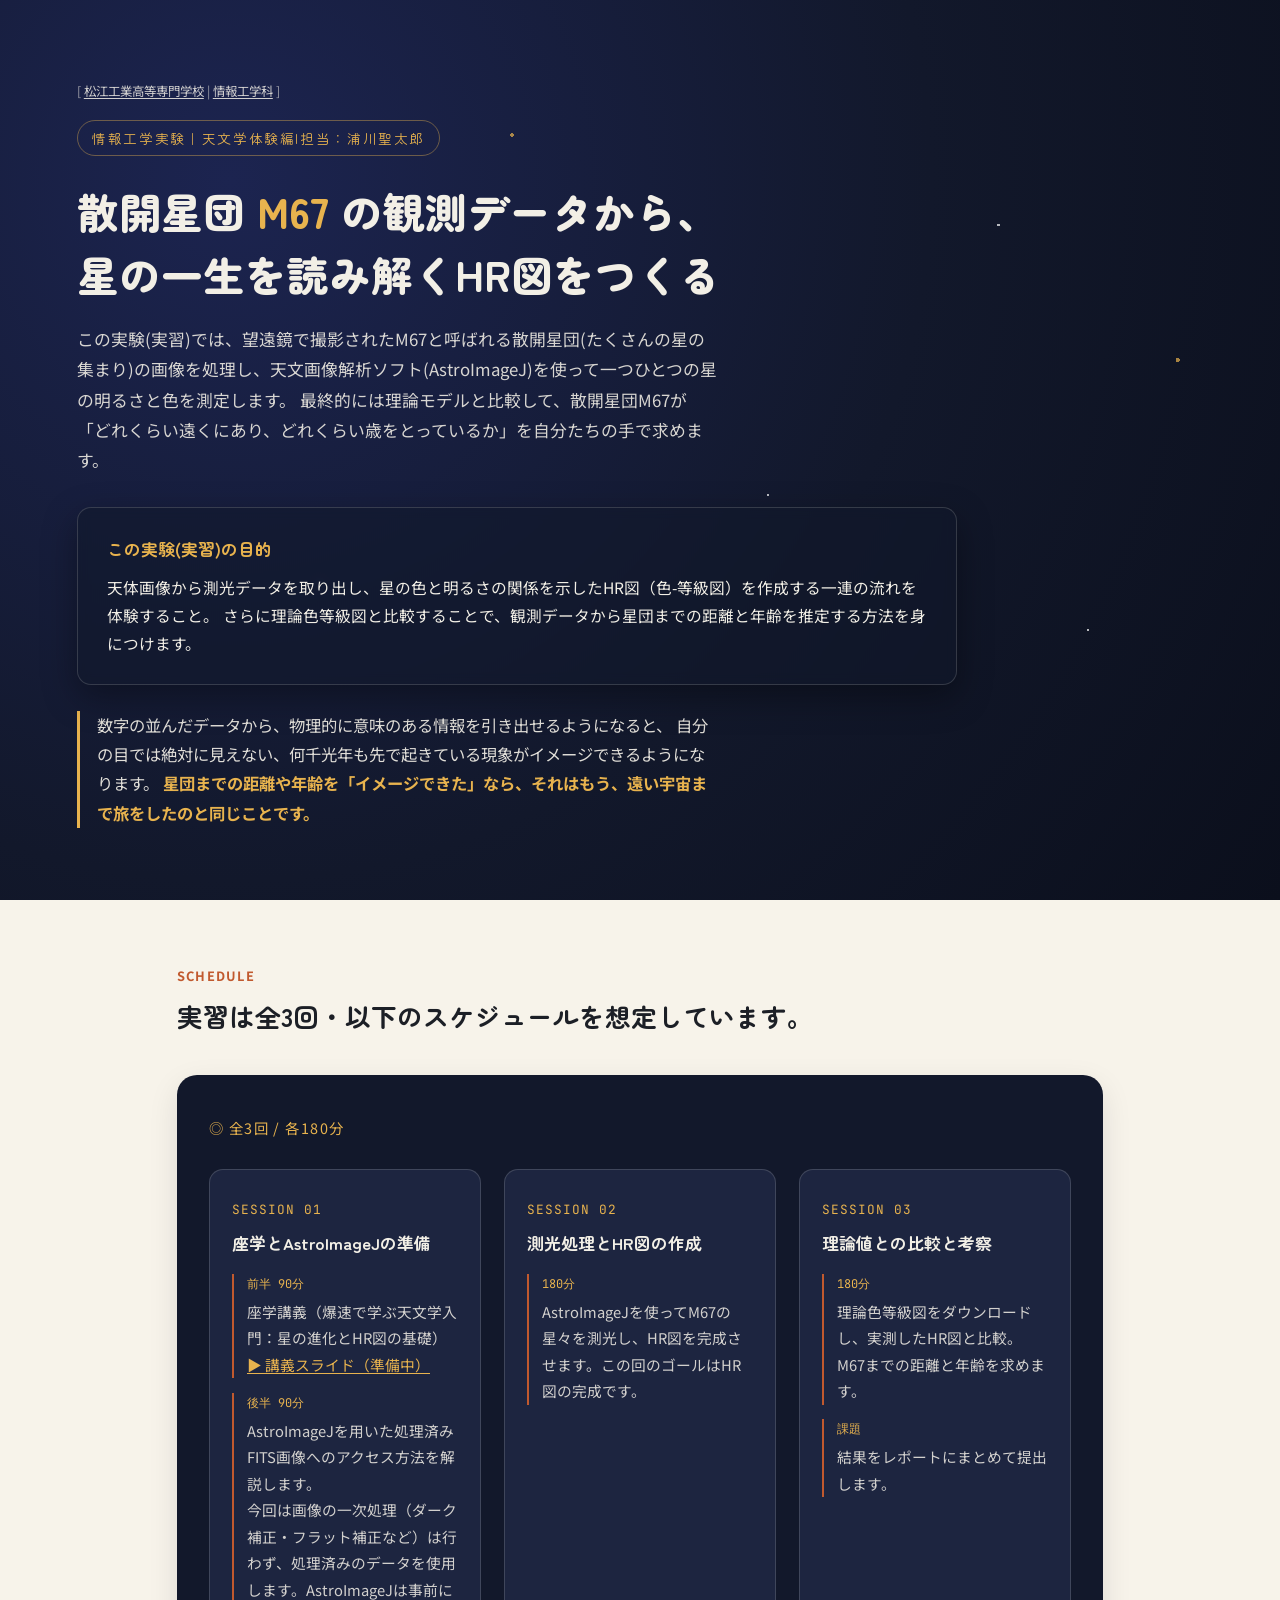
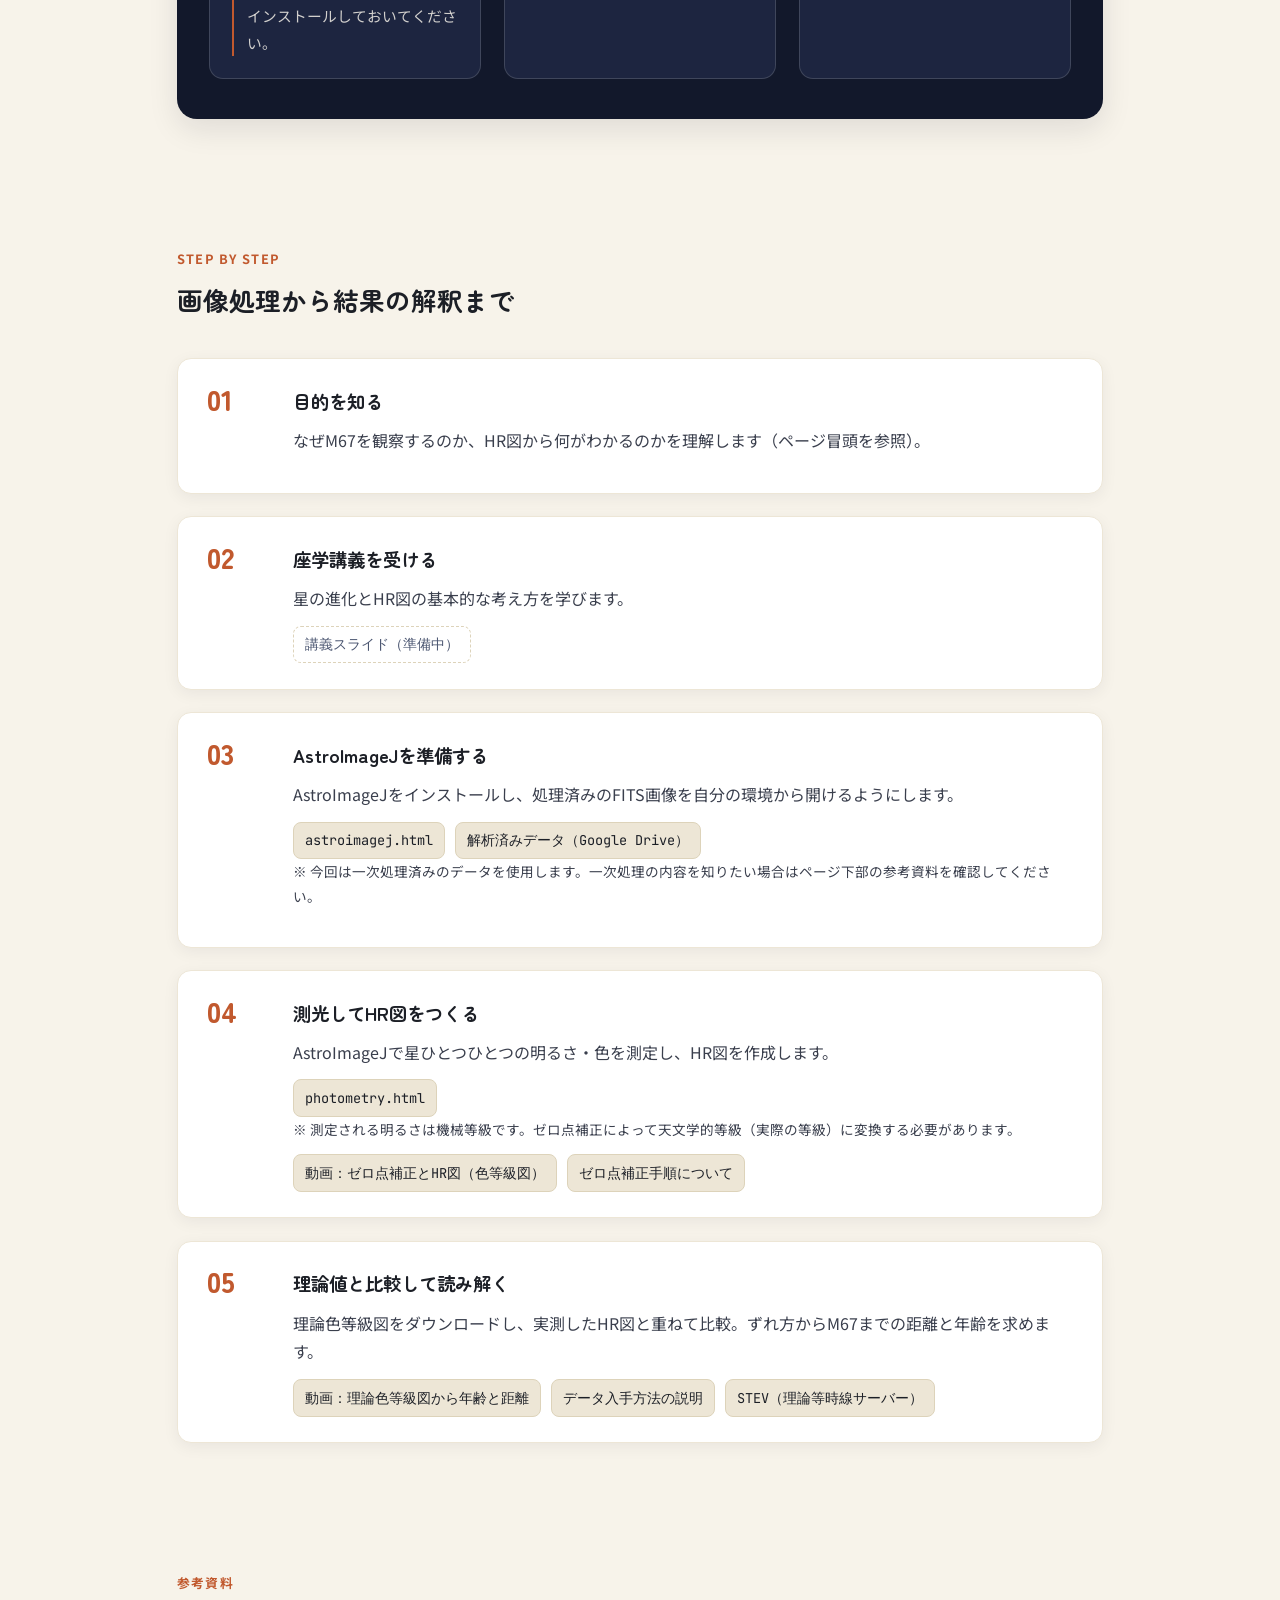
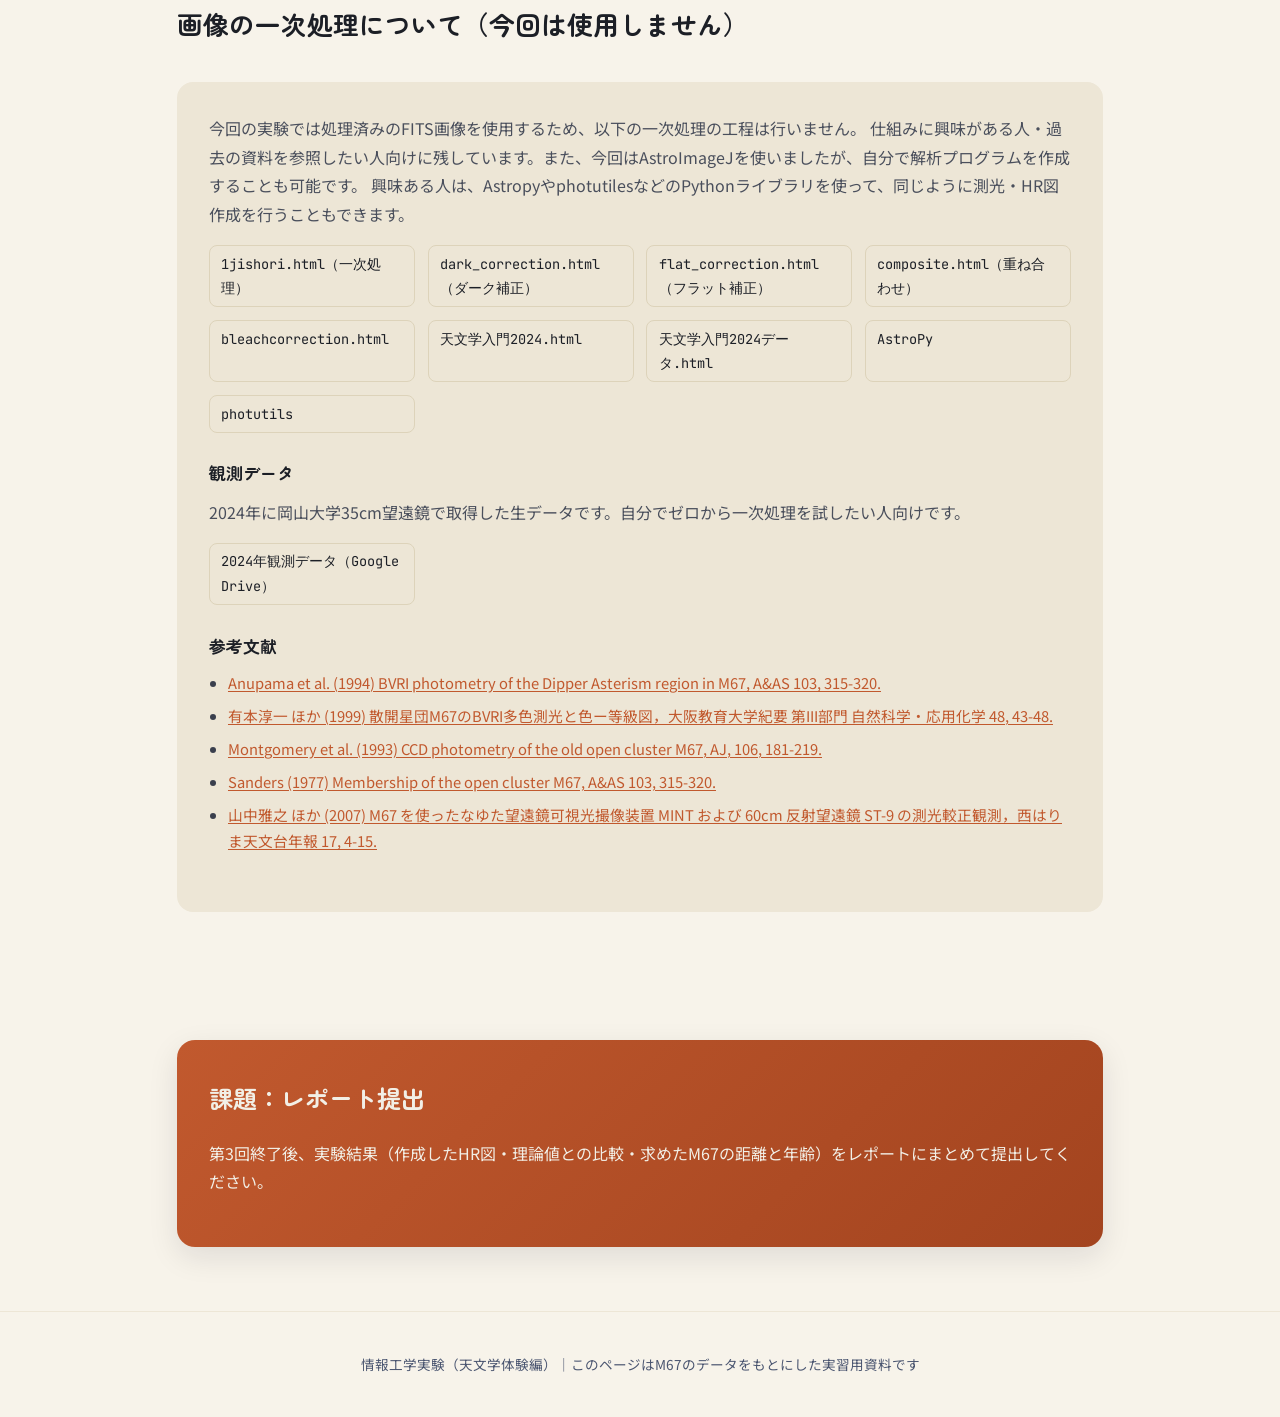
==== index.html @ d80f2670 "文書修正" ====
<!DOCTYPE html>
<html lang="ja">
<head>
<meta charset="UTF-8">
<meta name="viewport" content="width=device-width, initial-scale=1.0">
<title>情報工学実験｜M67観測データで探るHR図</title>
<link rel="preconnect" href="https://fonts.googleapis.com">
<link rel="preconnect" href="https://fonts.gstatic.com" crossorigin>
<link href="https://fonts.googleapis.com/css2?family=Zen+Maru+Gothic:wght@500;700;900&family=Noto+Sans+JP:wght@400;500;700&family=JetBrains+Mono:wght@400;600&display=swap" rel="stylesheet">
<link rel="stylesheet" href="style.css">
</head>
<body>

<header class="hero">
  <div class="hero-inner">
    <small class="org-links">
      [ <a href="https://www.matsue-ct.ac.jp/">松江工業高等専門学校</a> | <a href="https://info.matsue-ct.ac.jp/">情報工学科</a> ]
    </small>
    <span class="eyebrow">情報工学実験｜天文学体験編|担当：浦川聖太郎</span>
    <h1>散開星団 <span class="accent">M67</span> の観測データから、<br>星の一生を読み解くHR図をつくる</h1>
    <p class="lead">
      この実験(実習)では、望遠鏡で撮影されたM67と呼ばれる散開星団(たくさんの星の集まり)の画像を処理し、天文画像解析ソフト(AstroImageJ)を使って一つひとつの星の明るさと色を測定します。
      最終的には理論モデルと比較して、散開星団M67が「どれくらい遠くにあり、どれくらい歳をとっているか」を自分たちの手で求めます。
    </p>
    <div class="purpose-card">
      <h2>この実験(実習)の目的</h2>
      <p>
        天体画像から測光データを取り出し、星の色と明るさの関係を示したHR図（色-等級図）を作成する一連の流れを体験すること。
        さらに理論色等級図と比較することで、観測データから星団までの距離と年齢を推定する方法を身につけます。
      </p>
    </div>

    <p class="big-purpose">
      数字の並んだデータから、物理的に意味のある情報を引き出せるようになると、
      自分の目では絶対に見えない、何千光年も先で起きている現象がイメージできるようになります。
      <strong>星団までの距離や年齢を「イメージできた」なら、それはもう、遠い宇宙まで旅をしたのと同じことです。</strong>
    </p>
  </div>
</header>

<section id="schedule">
  <div class="section-head">
    <span class="eyebrow-dark">SCHEDULE</span>
    <h2>実習は全3回・以下のスケジュールを想定しています。</h2>
  </div>
  <div class="log">
    <div class="log-title">◎ 全3回 / 各180分</div>
    <div class="sessions">
      <div class="session">
        <span class="session-num">SESSION 01</span>
        <h3>座学とAstroImageJの準備</h3>
        <div class="block">
          <span class="time">前半 90分</span>
          <p>座学講義（爆速で学ぶ天文学入門：星の進化とHR図の基礎）<br>
            <a href="#">▶ 講義スライド（準備中）</a>
          </p>
        </div>
        <div class="block">
          <span class="time">後半 90分</span>
          <p>AstroImageJを用いた処理済みFITS画像へのアクセス方法を解説します。<br>
          今回は画像の一次処理（ダーク補正・フラット補正など）は行わず、処理済みのデータを使用します。AstroImageJは事前にインストールしておいてください。</p>
        </div>
      </div>
      <div class="session">
        <span class="session-num">SESSION 02</span>
        <h3>測光処理とHR図の作成</h3>
        <div class="block">
          <span class="time">180分</span>
          <p>AstroImageJを使ってM67の星々を測光し、HR図を完成させます。この回のゴールはHR図の完成です。</p>
        </div>
      </div>
      <div class="session">
        <span class="session-num">SESSION 03</span>
        <h3>理論値との比較と考察</h3>
        <div class="block">
          <span class="time">180分</span>
          <p>理論色等級図をダウンロードし、実測したHR図と比較。M67までの距離と年齢を求めます。</p>
        </div>
        <div class="block">
          <span class="time">課題</span>
          <p>結果をレポートにまとめて提出します。</p>
        </div>
      </div>
    </div>
  </div>
</section>

<section id="steps">
  <div class="section-head">
    <span class="eyebrow-dark">STEP BY STEP</span>
    <h2>画像処理から結果の解釈まで</h2>
  </div>

  <div class="steps">
    <div class="step">
      <div class="step-num">01</div>
      <div>
        <h3>目的を知る</h3>
        <p>なぜM67を観察するのか、HR図から何がわかるのかを理解します（ページ冒頭を参照）。</p>
      </div>
    </div>

    <div class="step">
      <div class="step-num">02</div>
      <div>
        <h3>座学講義を受ける</h3>
        <p>星の進化とHR図の基本的な考え方を学びます。</p>
        <div class="links">
          <a class="file-link pending" href="#">講義スライド（準備中）</a>
        </div>
      </div>
    </div>

    <div class="step">
      <div class="step-num">03</div>
      <div>
        <h3>AstroImageJを準備する</h3>
        <p>AstroImageJをインストールし、処理済みのFITS画像を自分の環境から開けるようにします。</p>
        <div class="links">
          <a class="file-link" href="astroimagej.html">astroimagej.html</a>
          <a class="file-link" href="https://drive.google.com/drive/folders/1GVEGOLpKpJpCbFpSNy1_05pMO3tb0ATq?usp=sharing">解析済みデータ（Google Drive）</a>
        </div>
        <p class="note">※ 今回は一次処理済みのデータを使用します。一次処理の内容を知りたい場合はページ下部の参考資料を確認してください。</p>
      </div>
    </div>

    <div class="step">
      <div class="step-num">04</div>
      <div>
        <h3>測光してHR図をつくる</h3>
        <p>AstroImageJで星ひとつひとつの明るさ・色を測定し、HR図を作成します。</p>
        <div class="links">
          <a class="file-link" href="photometry.html">photometry.html</a>
        </div>
        <p class="note">※ 測定される明るさは機械等級です。ゼロ点補正によって天文学的等級（実際の等級）に変換する必要があります。</p>
        <div class="links">
          <a class="file-link" href="https://drive.google.com/file/d/1WxVfcdld0h6C4tFndNUUSDD0cyVh8X9f/view?usp=sharing">動画：ゼロ点補正とHR図（色等級図）</a>
          <a class="file-link" href="https://drive.google.com/file/d/1J0w8KcxEnvuBVKE2skVkxCioMwpYrQVa/view?usp=sharing">ゼロ点補正手順について</a>
        </div>
      </div>
    </div>

    <div class="step">
      <div class="step-num">05</div>
      <div>
        <h3>理論値と比較して読み解く</h3>
        <p>理論色等級図をダウンロードし、実測したHR図と重ねて比較。ずれ方からM67までの距離と年齢を求めます。</p>
        <div class="links">
          <a class="file-link" href="https://drive.google.com/file/d/1tcLV_XxAxtxl3AEP9az-7b0sZPP2dC0C/view?usp=sharing">動画：理論色等級図から年齢と距離</a>
          <a class="file-link" href="https://drive.google.com/file/d/1WeIs3uXM2PlCrHsZFr_KD0UzsuVSjaSQ/view?usp=sharing">データ入手方法の説明</a>
          <a class="file-link" href="http://stev.oapd.inaf.it/cgi-bin/cmd">STEV（理論等時線サーバー）</a>
        </div>
      </div>
    </div>
  </div>
</section>

<section id="appendix">
  <div class="section-head">
    <span class="eyebrow-dark">参考資料</span>
    <h2>画像の一次処理について（今回は使用しません）</h2>
  </div>
  <div class="appendix">
    <p class="intro">
      今回の実験では処理済みのFITS画像を使用するため、以下の一次処理の工程は行いません。
      仕組みに興味がある人・過去の資料を参照したい人向けに残しています。また、今回はAstroImageJを使いましたが、自分で解析プログラムを作成することも可能です。
      興味ある人は、AstropyやphotutilesなどのPythonライブラリを使って、同じように測光・HR図作成を行うこともできます。
    </p>
    <div class="ref-grid">
      <a class="file-link" href="1jishori.html">1jishori.html（一次処理）</a>
      <a class="file-link" href="dark_correction.html">dark_correction.html（ダーク補正）</a>
      <a class="file-link" href="flat_correction.html">flat_correction.html（フラット補正）</a>
      <a class="file-link" href="composite.html">composite.html（重ね合わせ）</a>
      <a class="file-link" href="bleachcorrection.html">bleachcorrection.html</a>
      <a class="file-link" href="天文学入門2024.html">天文学入門2024.html</a>
      <a class="file-link" href="天文学入門2024データ.html">天文学入門2024データ.html</a>
      <a class="file-link" href="https://www.astropy.org/">AstroPy</a>
      <a class="file-link" href="https://photutils.readthedocs.io/en/stable/">photutils</a>
    </div>

    <h3 class="appendix-sub">観測データ</h3>
    <p class="intro">2024年に岡山大学35cm望遠鏡で取得した生データです。自分でゼロから一次処理を試したい人向けです。</p>
    <div class="ref-grid">
      <a class="file-link" href="https://drive.google.com/drive/folders/195aNnWtp05ZLgHql5y9AtA3dbN-o_E1j?usp=sharing">2024年観測データ（Google Drive）</a>
    </div>

    <h3 class="appendix-sub">参考文献</h3>
    <ul class="ref-list">
      <li><a href="http://ads.nao.ac.jp/abs/1994A%26AS..103..315A">Anupama et al. (1994) BVRI photometry of the Dipper Asterism region in M67, A&amp;AS 103, 315-320.</a></li>
      <li><a href="http://ir.lib.osaka-kyoiku.ac.jp/dspace/handle/123456789/3438">有本淳一 ほか (1999) 散開星団M67のBVRI多色測光と色ー等級図，大阪教育大学紀要 第III部門 自然科学・応用化学 48, 43-48.</a></li>
      <li><a href="http://ads.nao.ac.jp/abs/1993AJ....106..181M">Montgomery et al. (1993) CCD photometry of the old open cluster M67, AJ, 106, 181-219.</a></li>
      <li><a href="http://ads.nao.ac.jp/abs/1977A%26AS...27...89S">Sanders (1977) Membership of the open cluster M67, A&amp;AS 103, 315-320.</a></li>
      <li><a href="http://www.nhao.jp/research/annual_report/ar_17.html#2007J-2">山中雅之 ほか (2007) M67 を使ったなゆた望遠鏡可視光撮像装置 MINT および 60cm 反射望遠鏡 ST-9 の測光較正観測，西はりま天文台年報 17, 4-15.</a></li>
    </ul>
  </div>
</section>

<section id="report">
  <div class="report">
    <h2>課題：レポート提出</h2>
    <p>第3回終了後、実験結果（作成したHR図・理論値との比較・求めたM67の距離と年齢）をレポートにまとめて提出してください。</p>
  </div>
</section>

<footer>
  情報工学実験（天文学体験編）｜このページはM67のデータをもとにした実習用資料です
</footer>

</body>
</html>
---- style.css ----
:root{
  --ink: #12182B;
  --ink-soft: #1D2540;
  --paper: #F7F3EA;
  --paper-dim: #EDE6D6;
  --gold: #E8B34E;
  --ember: #C1592E;
  --slate: #4A5570;
  --text-dark: #1C1F26;
  --text-light: #F2EFE6;
  --line: rgba(242,239,230,0.16);
  --shadow-soft: 0 4px 16px rgba(18,24,43,0.06);
  --shadow-med: 0 10px 30px rgba(18,24,43,0.10);
  --shadow-dark: 0 12px 34px rgba(0,0,0,0.35);
}
*{ box-sizing: border-box; }
html{ scroll-behavior: smooth; }
body{
  margin:0;
  background: var(--paper);
  color: var(--text-dark);
  font-family: "Noto Sans JP", sans-serif;
  line-height: 1.8;
}
h1,h2,h3, .eyebrow, .step-num{
  font-family: "Zen Maru Gothic", "Noto Sans JP", sans-serif;
}
code, .mono, .file-link{
  font-family: "JetBrains Mono", monospace;
}
a{ color: inherit; }

/* ---------- Hero ---------- */
.hero{
  background: radial-gradient(circle at 18% 20%, #1c2450 0%, var(--ink) 55%, #0b0f1c 100%);
  color: var(--text-light);
  padding: 5rem 6vw 4.5rem;
  position: relative;
  overflow: hidden;
}
.hero::before{
  content:"";
  position:absolute; inset:0;
  background-image:
    radial-gradient(1.5px 1.5px at 12% 30%, #fff 100%, transparent),
    radial-gradient(1px 1px at 25% 65%, #fff 100%, transparent),
    radial-gradient(2px 2px at 40% 15%, var(--gold) 100%, transparent),
    radial-gradient(1px 1px at 60% 55%, #fff 100%, transparent),
    radial-gradient(1.5px 1.5px at 78% 25%, #fff 100%, transparent),
    radial-gradient(1px 1px at 85% 70%, #fff 100%, transparent),
    radial-gradient(2px 2px at 92% 40%, var(--gold) 100%, transparent);
  opacity:0.7;
  pointer-events:none;
}
.hero-inner{ position:relative; max-width: 880px; }
.org-links{
  display:block;
  font-size: 0.78rem;
  color: rgba(242,239,230,0.6);
  margin-bottom: 1.1rem;
}
.org-links a{
  color: rgba(242,239,230,0.85);
  text-decoration: underline;
  text-underline-offset: 2px;
}
.org-links a:hover{ color: var(--gold); }
.eyebrow{
  display:inline-block;
  font-size: 0.85rem;
  letter-spacing: 0.12em;
  color: var(--gold);
  border: 1px solid rgba(232,179,78,0.4);
  padding: 0.3rem 0.9rem;
  border-radius: 999px;
  margin-bottom: 1.5rem;
}
.hero h1{
  font-size: clamp(1.8rem, 4vw, 2.6rem);
  font-weight: 900;
  margin: 0 0 1.2rem;
  line-height: 1.5;
}
.hero h1 .accent{ color: var(--gold); }
.hero p.lead{
  font-size: 1.05rem;
  color: rgba(242,239,230,0.88);
  max-width: 640px;
  margin: 0 0 2rem;
}
.purpose-card{
  background: rgba(18,24,43,0.55);
  border: 1px solid var(--line);
  border-radius: 14px;
  padding: 1.6rem 1.8rem;
  backdrop-filter: blur(6px);
  box-shadow: var(--shadow-dark);
}
.purpose-card h2{
  margin:0 0 0.6rem;
  font-size: 1.05rem;
  color: var(--gold);
}
.purpose-card p{ margin: 0; color: var(--text-light); font-size: 0.98rem;}
.big-purpose{
  margin: 1.6rem 0 0;
  max-width: 640px;
  font-size: 1.02rem;
  color: rgba(242,239,230,0.92);
  border-left: 3px solid var(--gold);
  padding-left: 1.1rem;
}
.big-purpose strong{ color: var(--gold); font-weight:700; }

/* ---------- Section shell ---------- */
section{ padding: 4rem 6vw; max-width: 1080px; margin: 0 auto; }
.section-head{ margin-bottom: 2.2rem; }
.section-head .eyebrow-dark{
  font-size:0.8rem; letter-spacing:0.1em; color: var(--ember);
  font-weight:700; display:block; margin-bottom:0.4rem;
}
.section-head h2{ font-size: 1.6rem; margin: 0; }

/* ---------- Observation log (timeline) ---------- */
.log{
  background: var(--ink);
  border-radius: 20px;
  padding: 2.5rem 2rem;
  color: var(--text-light);
  box-shadow: var(--shadow-med);
}
.log-title{ color: var(--gold); font-size:0.9rem; letter-spacing:0.1em; margin-bottom:1.8rem;}
.sessions{
  display:grid;
  grid-template-columns: repeat(3, 1fr);
  gap: 1.4rem;
}
@media (max-width: 820px){ .sessions{ grid-template-columns: 1fr; } }
.session{
  background: var(--ink-soft);
  border: 1px solid var(--line);
  border-radius: 14px;
  padding: 1.4rem;
  position:relative;
  transition: transform 0.2s ease, box-shadow 0.2s ease, border-color 0.2s ease;
}
.session:hover{
  transform: translateY(-3px);
  box-shadow: 0 14px 30px rgba(0,0,0,0.3);
  border-color: rgba(232,179,78,0.35);
}
.session-num{
  font-family:"JetBrains Mono", monospace;
  color: var(--gold);
  font-size: 0.8rem;
  letter-spacing: 0.08em;
}
.session h3{ margin: 0.4rem 0 1rem; font-size: 1.05rem; }
.block{
  border-left: 2px solid var(--ember);
  padding-left: 0.8rem;
  margin-bottom: 0.9rem;
}
.block:last-child{ margin-bottom:0; }
.block .time{
  font-family:"JetBrains Mono", monospace;
  font-size: 0.75rem;
  color: var(--gold);
  display:block;
  margin-bottom:0.2rem;
}
.block p{ margin:0; font-size:0.92rem; color: rgba(242,239,230,0.85); }
.block a{ color: var(--gold); text-decoration: underline; text-underline-offset: 2px; }

/* ---------- Steps ---------- */
.steps{ display:flex; flex-direction:column; gap: 1.4rem; }
.step{
  display:grid;
  grid-template-columns: 64px 1fr;
  gap: 1.4rem;
  background: #fff;
  border: 1px solid var(--paper-dim);
  border-radius: 14px;
  padding: 1.6rem 1.8rem;
  box-shadow: var(--shadow-soft);
  transition: transform 0.2s ease, box-shadow 0.2s ease, border-color 0.2s ease;
}
.step:hover{
  transform: translateY(-2px);
  box-shadow: var(--shadow-med);
  border-color: rgba(193,89,46,0.25);
}
.step-num{
  font-size: 1.8rem;
  font-weight: 900;
  color: var(--ember);
  line-height:1;
}
.step h3{ margin: 0 0 0.5rem; font-size: 1.15rem; }
.step p{ margin: 0 0 0.8rem; color:#3a3f4d; }
.step .links{ display:flex; flex-wrap:wrap; gap:0.6rem; }
.file-link{
  display:inline-block;
  font-size: 0.85rem;
  background: var(--paper-dim);
  border: 1px solid #ddd3ba;
  border-radius: 8px;
  padding: 0.35rem 0.7rem;
  text-decoration:none;
  color: var(--text-dark);
  transition: background 0.15s ease, border-color 0.15s ease, color 0.15s ease, transform 0.15s ease;
}
.file-link:hover{
  background: var(--gold);
  border-color: var(--gold);
  color: var(--ink);
  transform: translateY(-1px);
}
.file-link.pending{
  color: var(--slate);
  border-style: dashed;
  background: transparent;
}
.file-link.pending:hover{
  background: transparent;
  border-color: var(--slate);
  color: var(--slate);
  transform: none;
}
.note{
  font-size: 0.85rem;
  color: var(--slate);
  margin-top: 0.6rem;
}

/* ---------- Appendix / reference ---------- */
.appendix{
  background: var(--paper-dim);
  border-radius: 16px;
  padding: 2rem;
}
.appendix p.intro{ color:#4a4f5c; margin-top:0; }
.ref-grid{
  display:grid;
  grid-template-columns: repeat(auto-fill, minmax(200px,1fr));
  gap: 0.8rem;
  margin-bottom: 1.6rem;
}
.ref-grid:last-child{ margin-bottom: 0; }
.appendix-sub{
  font-size: 1.05rem;
  margin: 0 0 0.6rem;
}
.ref-list{
  margin: 0 0 1.6rem;
  padding-left: 1.2rem;
  font-size: 0.92rem;
  color: #3a3f4d;
}
.ref-list li{ margin-bottom: 0.4rem; }
.ref-list a{ color: var(--ember); text-decoration: underline; text-underline-offset: 2px; }

/* ---------- Report / footer ---------- */
.report{
  background: linear-gradient(135deg, var(--ember), #a3441f);
  color: var(--text-light);
  border-radius: 18px;
  padding: 2.2rem 2rem;
  box-shadow: var(--shadow-med);
}
.report h2{ margin-top:0; }
footer{
  text-align:center;
  padding: 2.5rem 6vw;
  color: var(--slate);
  font-size: 0.85rem;
  border-top: 1px solid var(--paper-dim);
}
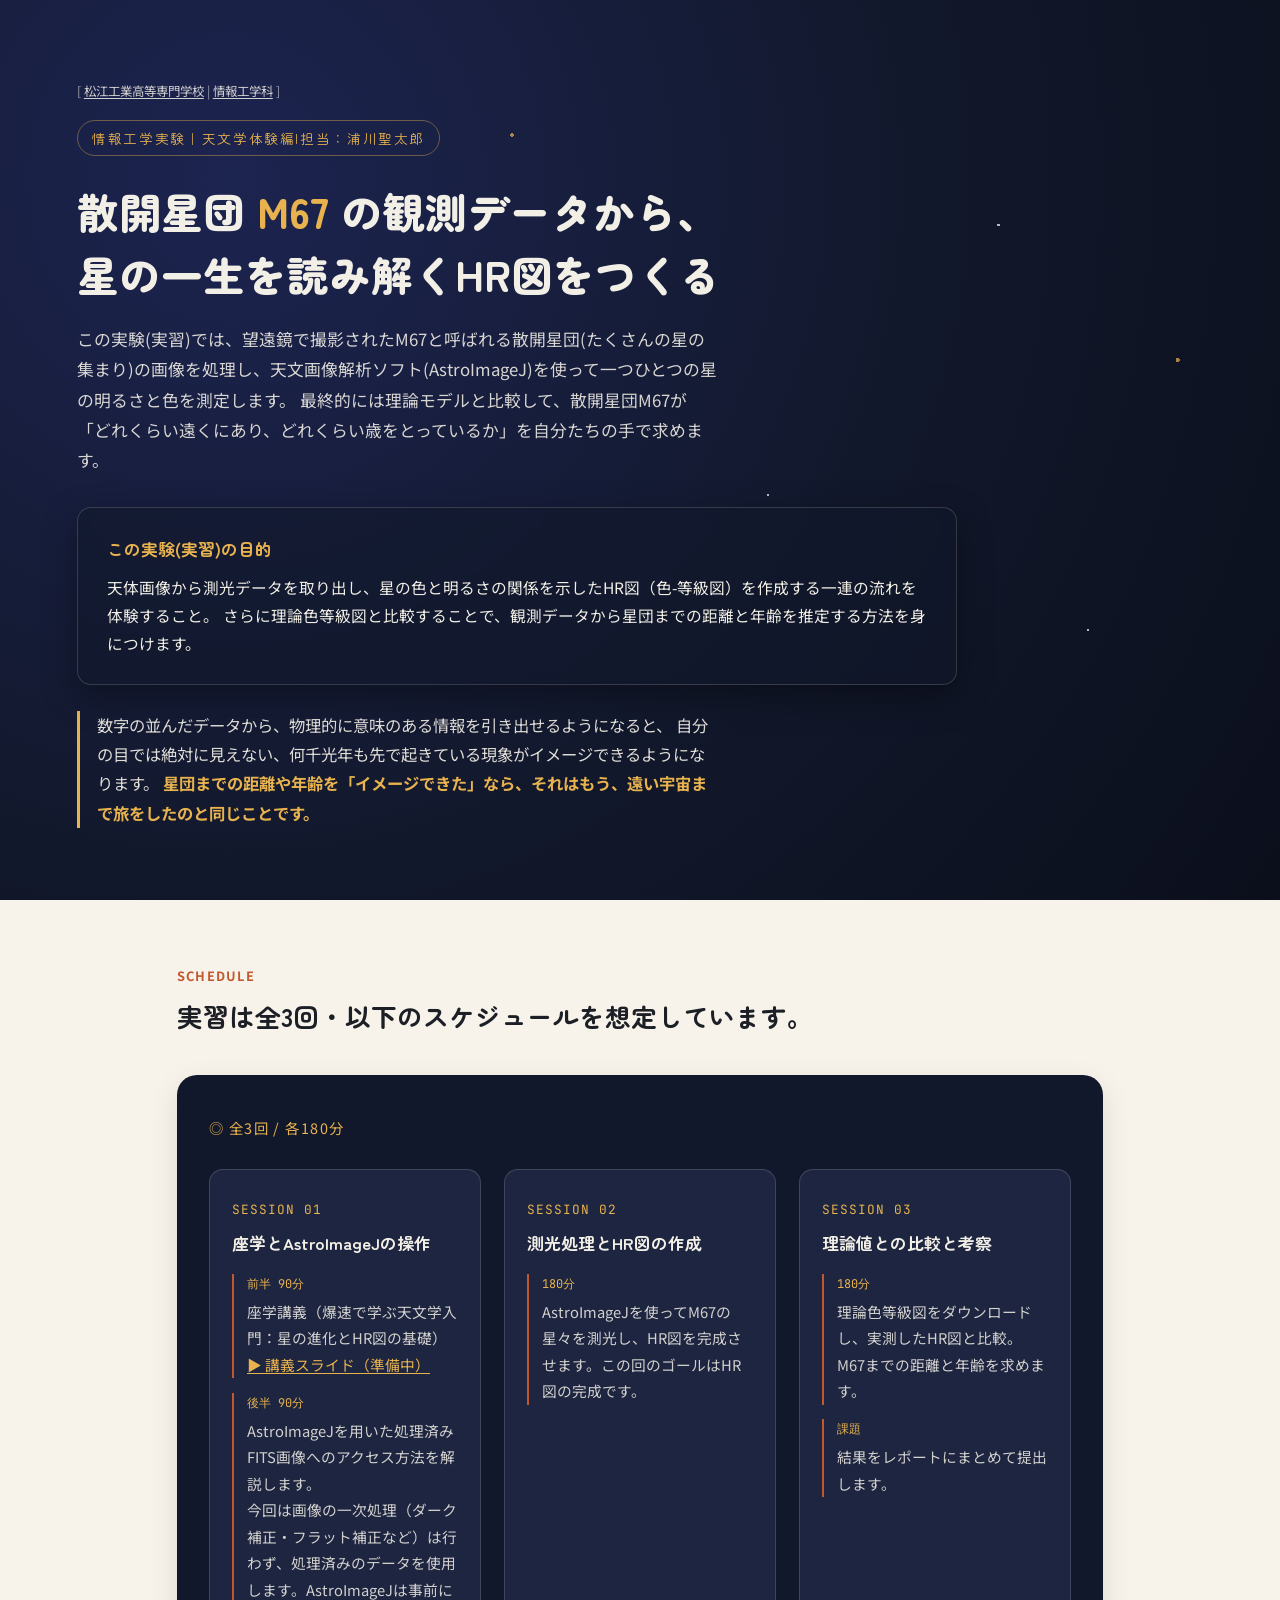
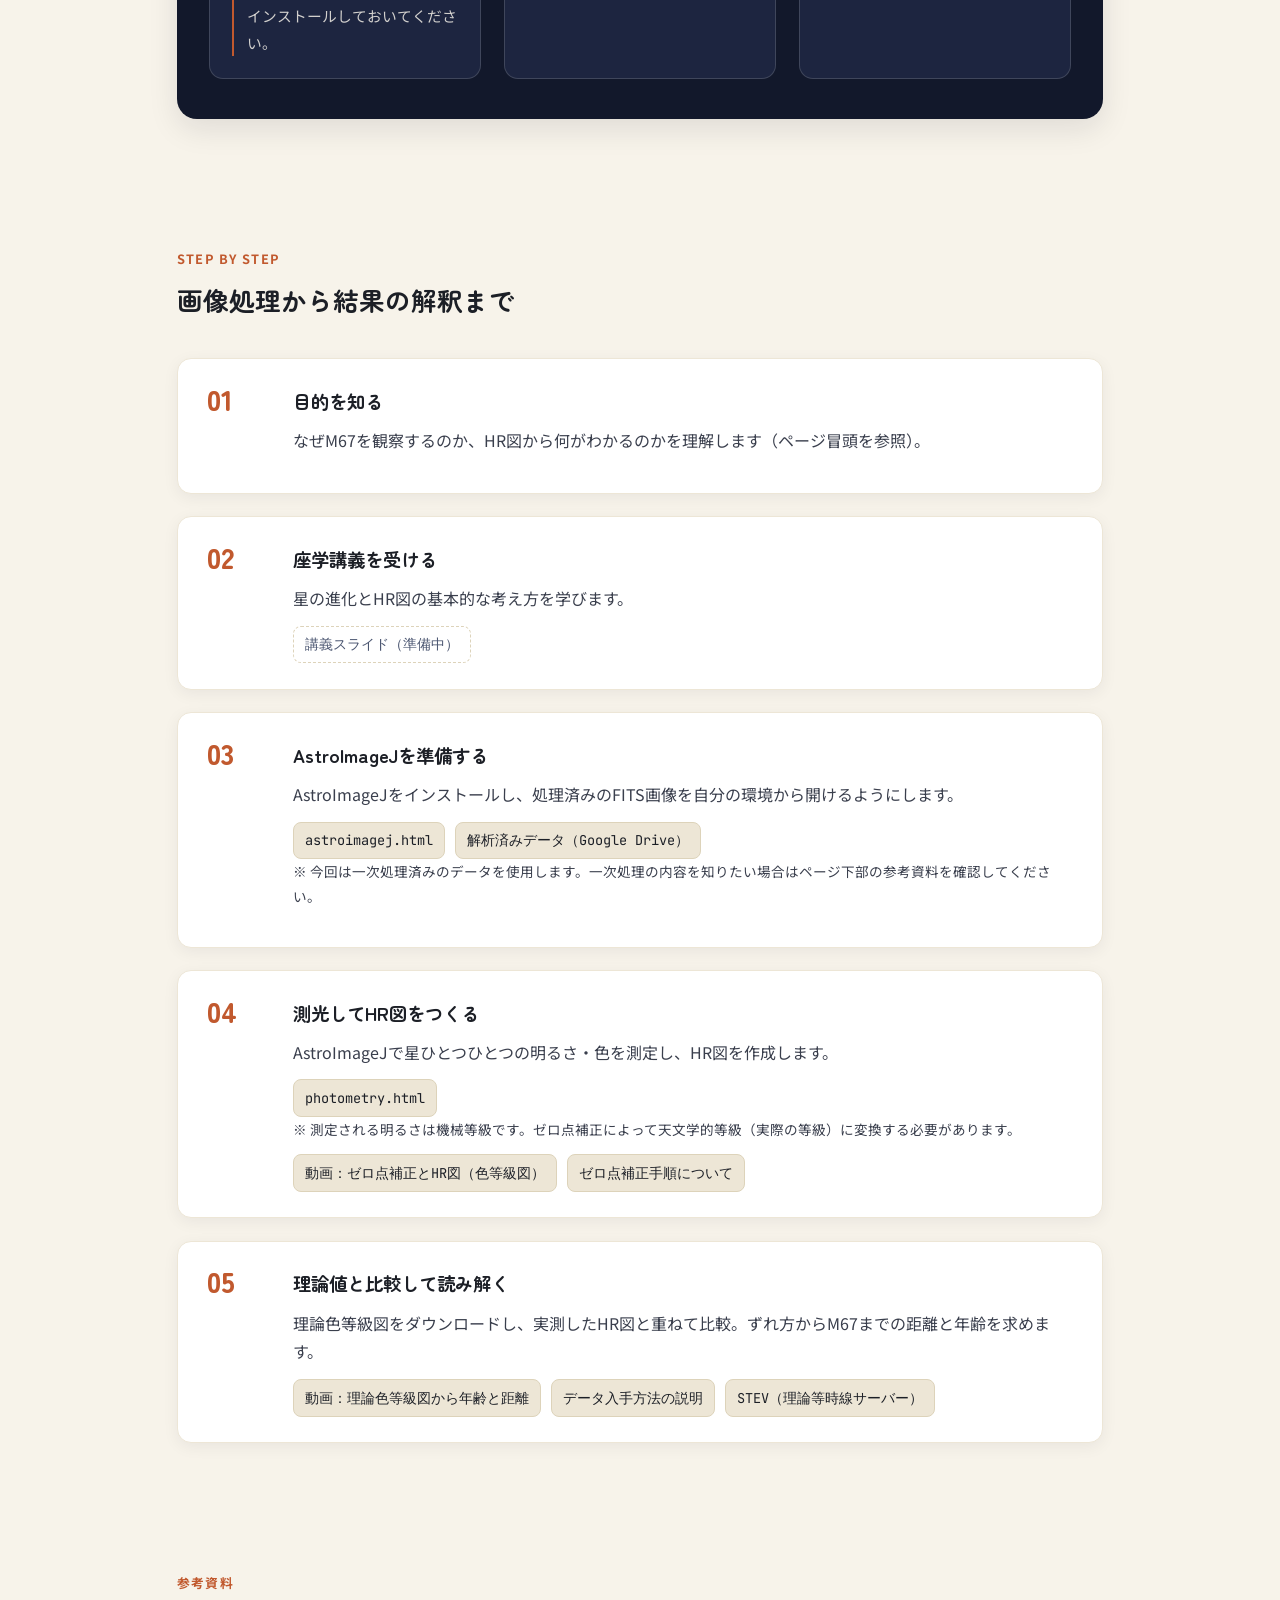
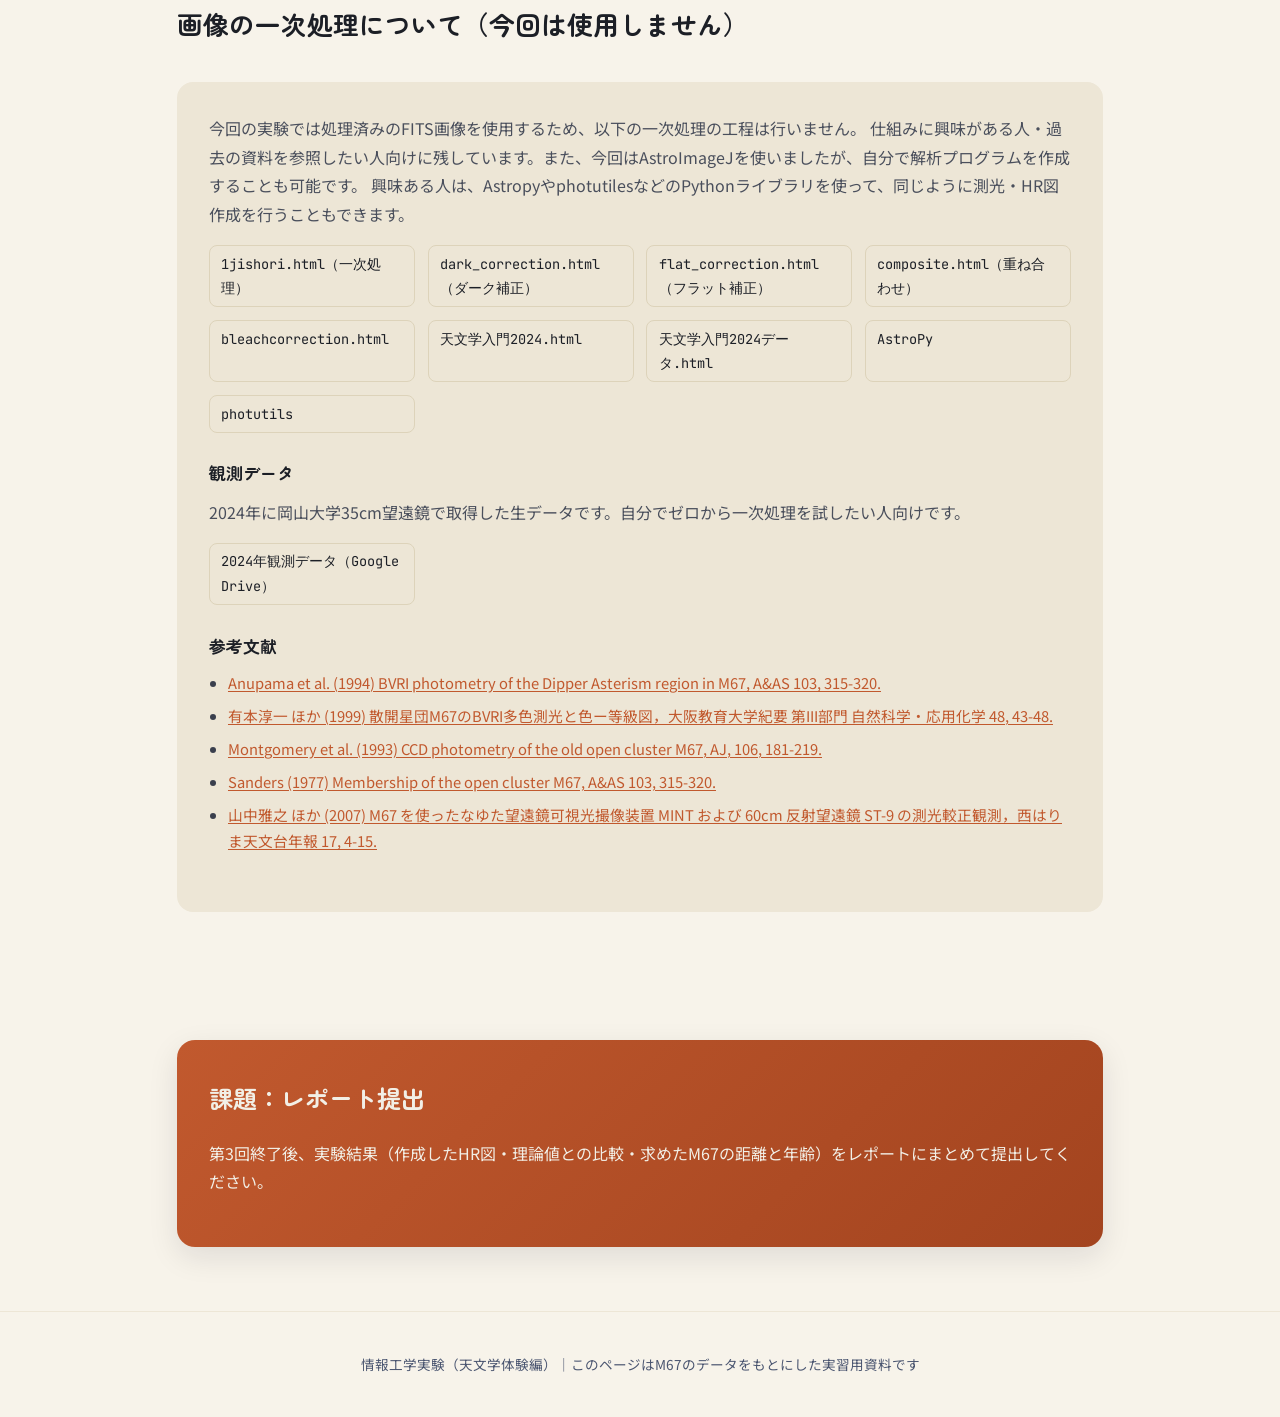
==== commit ae37d495: "文書修正" ====
--- a/index.html
+++ b/index.html
@@ -48,7 +48,7 @@
     <div class="sessions">
       <div class="session">
         <span class="session-num">SESSION 01</span>
-        <h3>座学とAstroImageJの準備</h3>
+        <h3>座学とAstroImageJの操作</h3>
         <div class="block">
           <span class="time">前半 90分</span>
           <p>座学講義（爆速で学ぶ天文学入門：星の進化とHR図の基礎）<br>
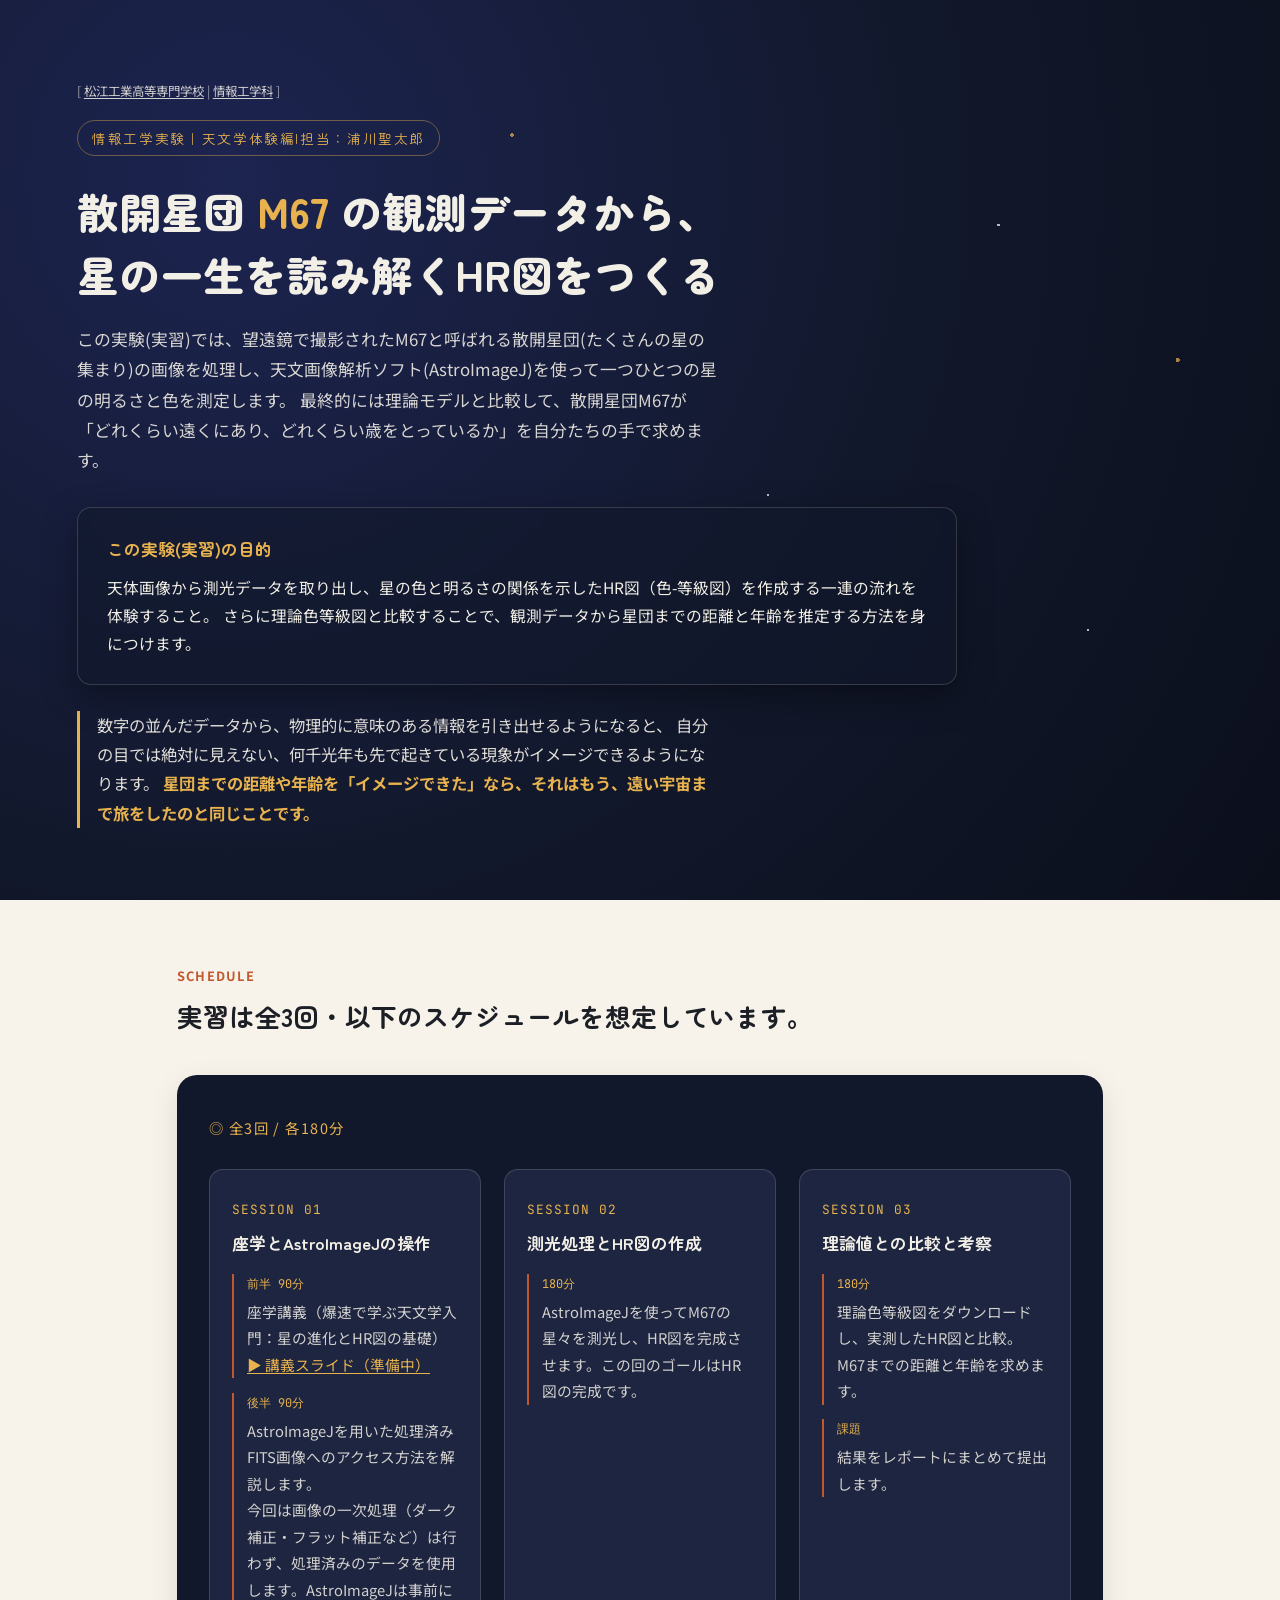
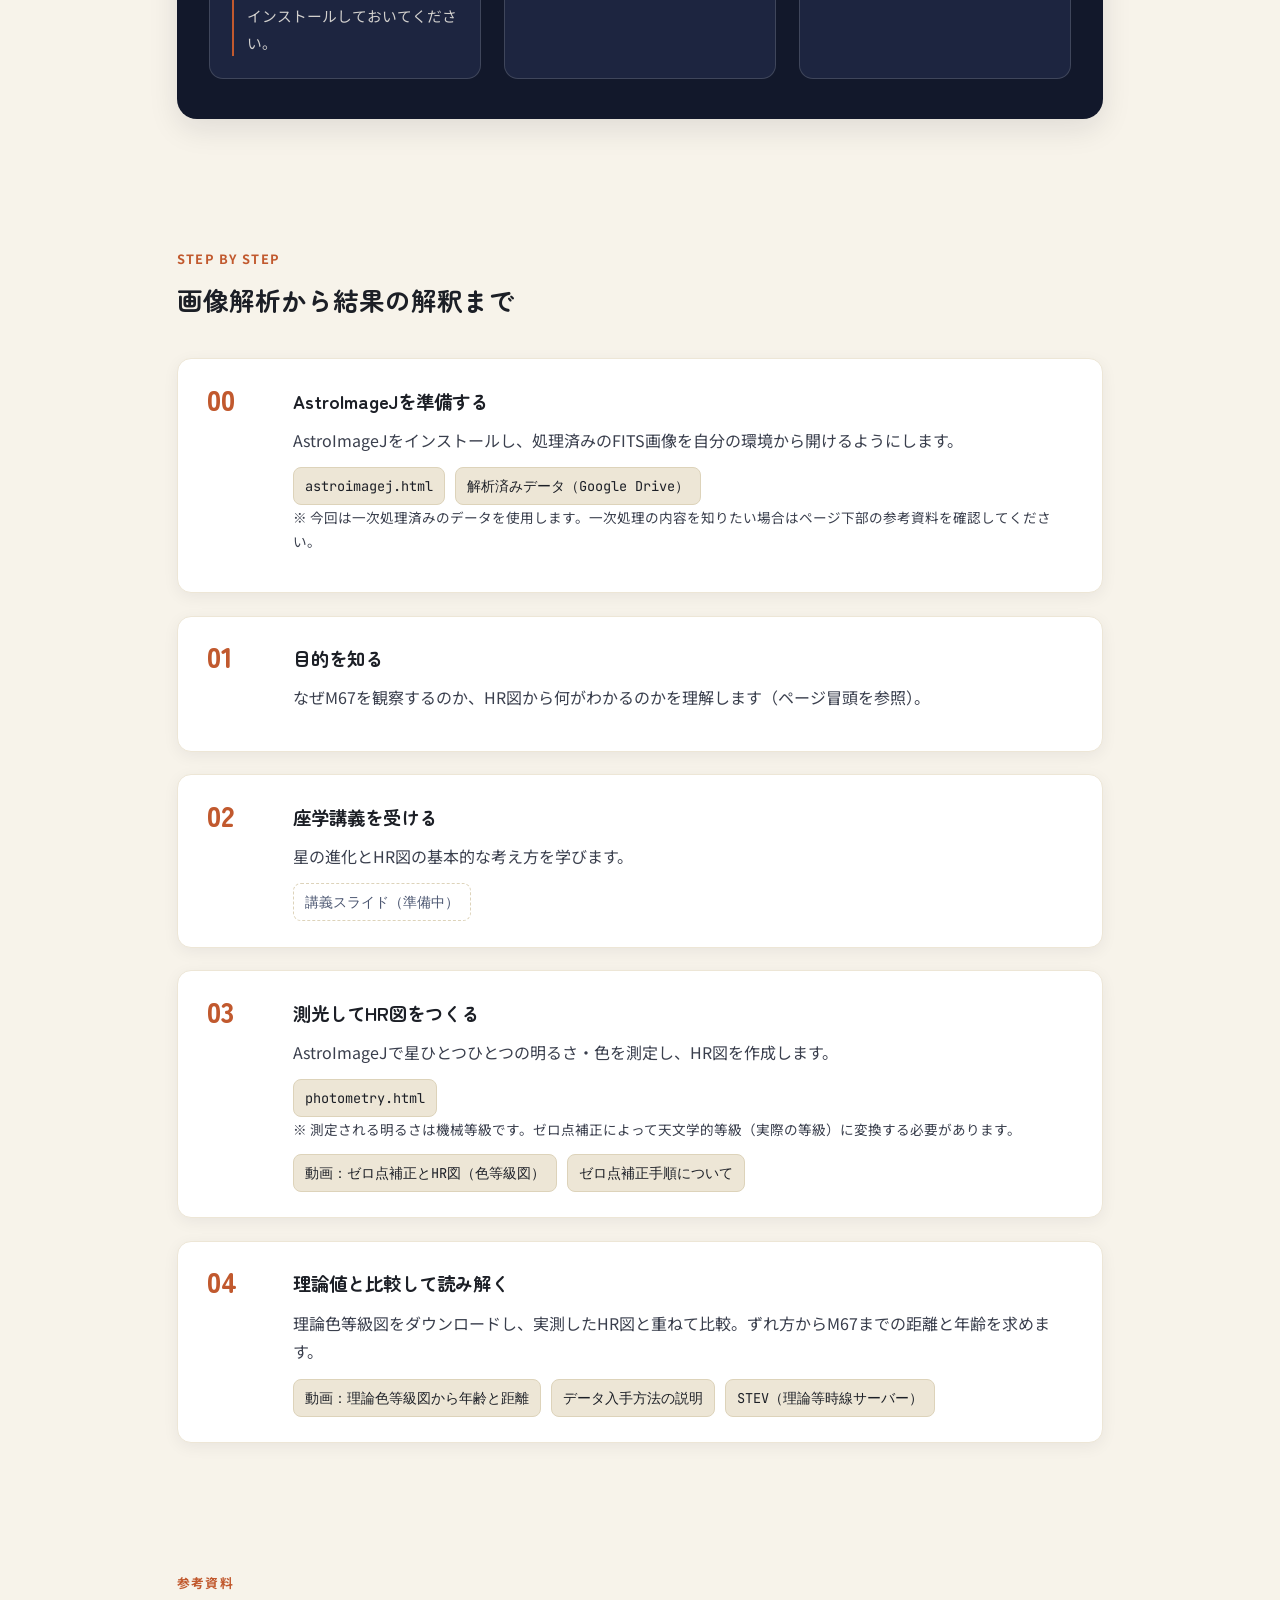
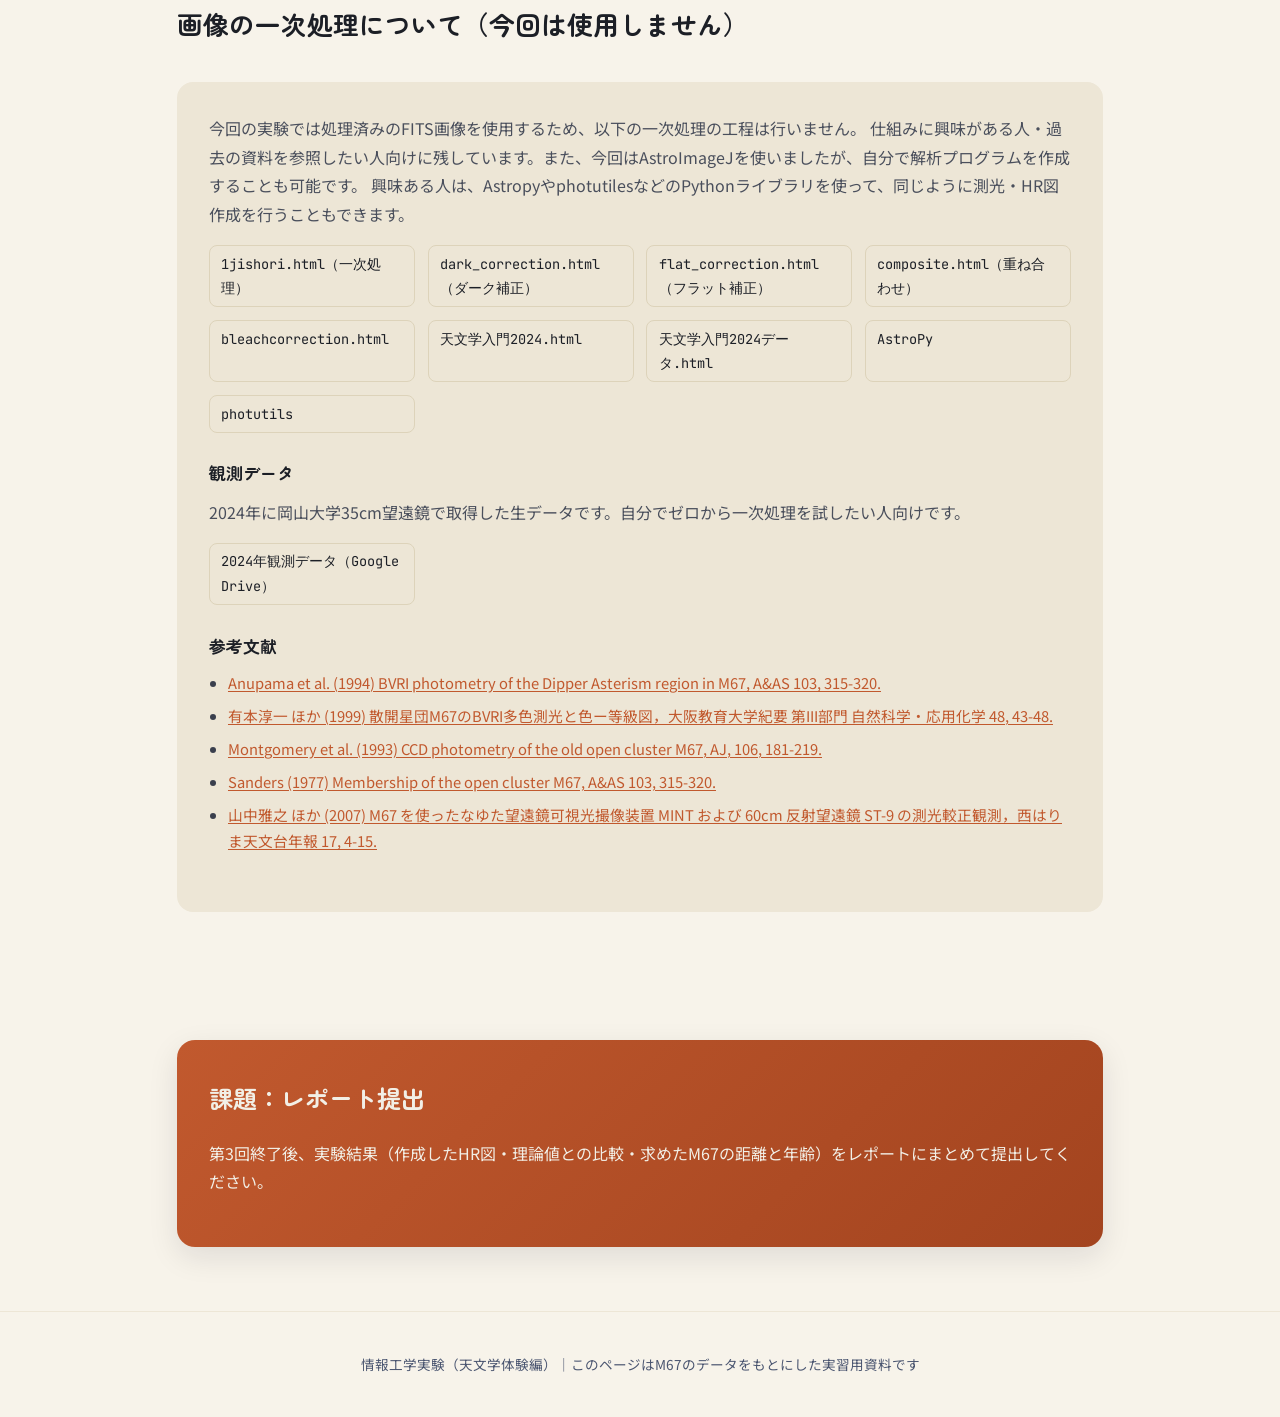
==== commit 11cc2acf: "AstroImageJを事前準備にした" ====
--- a/index.html
+++ b/index.html
@@ -88,10 +88,23 @@
 <section id="steps">
   <div class="section-head">
     <span class="eyebrow-dark">STEP BY STEP</span>
-    <h2>画像処理から結果の解釈まで</h2>
+    <h2>画像解析から結果の解釈まで</h2>
   </div>
 
   <div class="steps">
+    <div class="step">
+      <div class="step-num">00</div>
+      <div>
+        <h3>AstroImageJを準備する</h3>
+        <p>AstroImageJをインストールし、処理済みのFITS画像を自分の環境から開けるようにします。</p>
+        <div class="links">
+          <a class="file-link" href="astroimagej.html">astroimagej.html</a>
+          <a class="file-link" href="https://drive.google.com/drive/folders/1GVEGOLpKpJpCbFpSNy1_05pMO3tb0ATq?usp=sharing">解析済みデータ（Google Drive）</a>
+        </div>
+        <p class="note">※ 今回は一次処理済みのデータを使用します。一次処理の内容を知りたい場合はページ下部の参考資料を確認してください。</p>
+      </div>
+    </div>
+
     <div class="step">
       <div class="step-num">01</div>
       <div>
@@ -114,19 +127,6 @@
     <div class="step">
       <div class="step-num">03</div>
       <div>
-        <h3>AstroImageJを準備する</h3>
-        <p>AstroImageJをインストールし、処理済みのFITS画像を自分の環境から開けるようにします。</p>
-        <div class="links">
-          <a class="file-link" href="astroimagej.html">astroimagej.html</a>
-          <a class="file-link" href="https://drive.google.com/drive/folders/1GVEGOLpKpJpCbFpSNy1_05pMO3tb0ATq?usp=sharing">解析済みデータ（Google Drive）</a>
-        </div>
-        <p class="note">※ 今回は一次処理済みのデータを使用します。一次処理の内容を知りたい場合はページ下部の参考資料を確認してください。</p>
-      </div>
-    </div>
-
-    <div class="step">
-      <div class="step-num">04</div>
-      <div>
         <h3>測光してHR図をつくる</h3>
         <p>AstroImageJで星ひとつひとつの明るさ・色を測定し、HR図を作成します。</p>
         <div class="links">
@@ -141,7 +141,7 @@
     </div>
 
     <div class="step">
-      <div class="step-num">05</div>
+      <div class="step-num">04</div>
       <div>
         <h3>理論値と比較して読み解く</h3>
         <p>理論色等級図をダウンロードし、実測したHR図と重ねて比較。ずれ方からM67までの距離と年齢を求めます。</p>
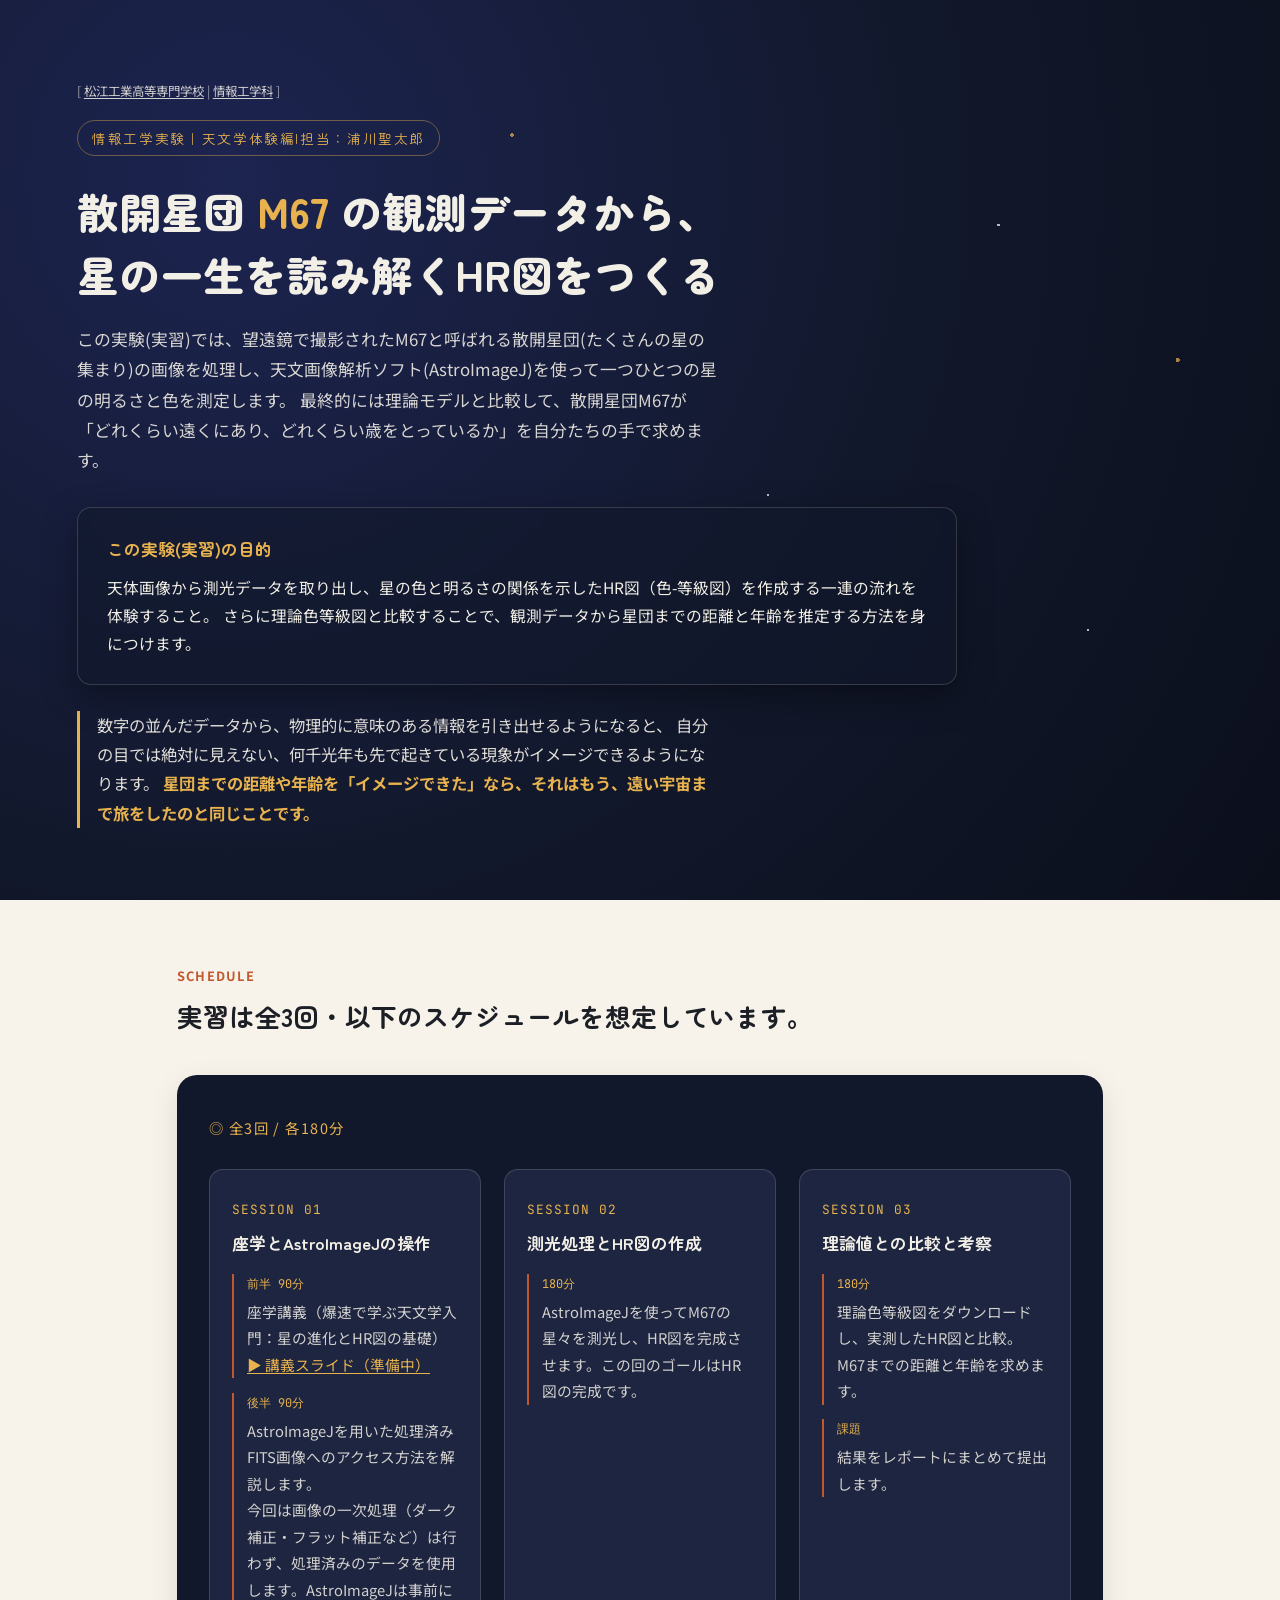
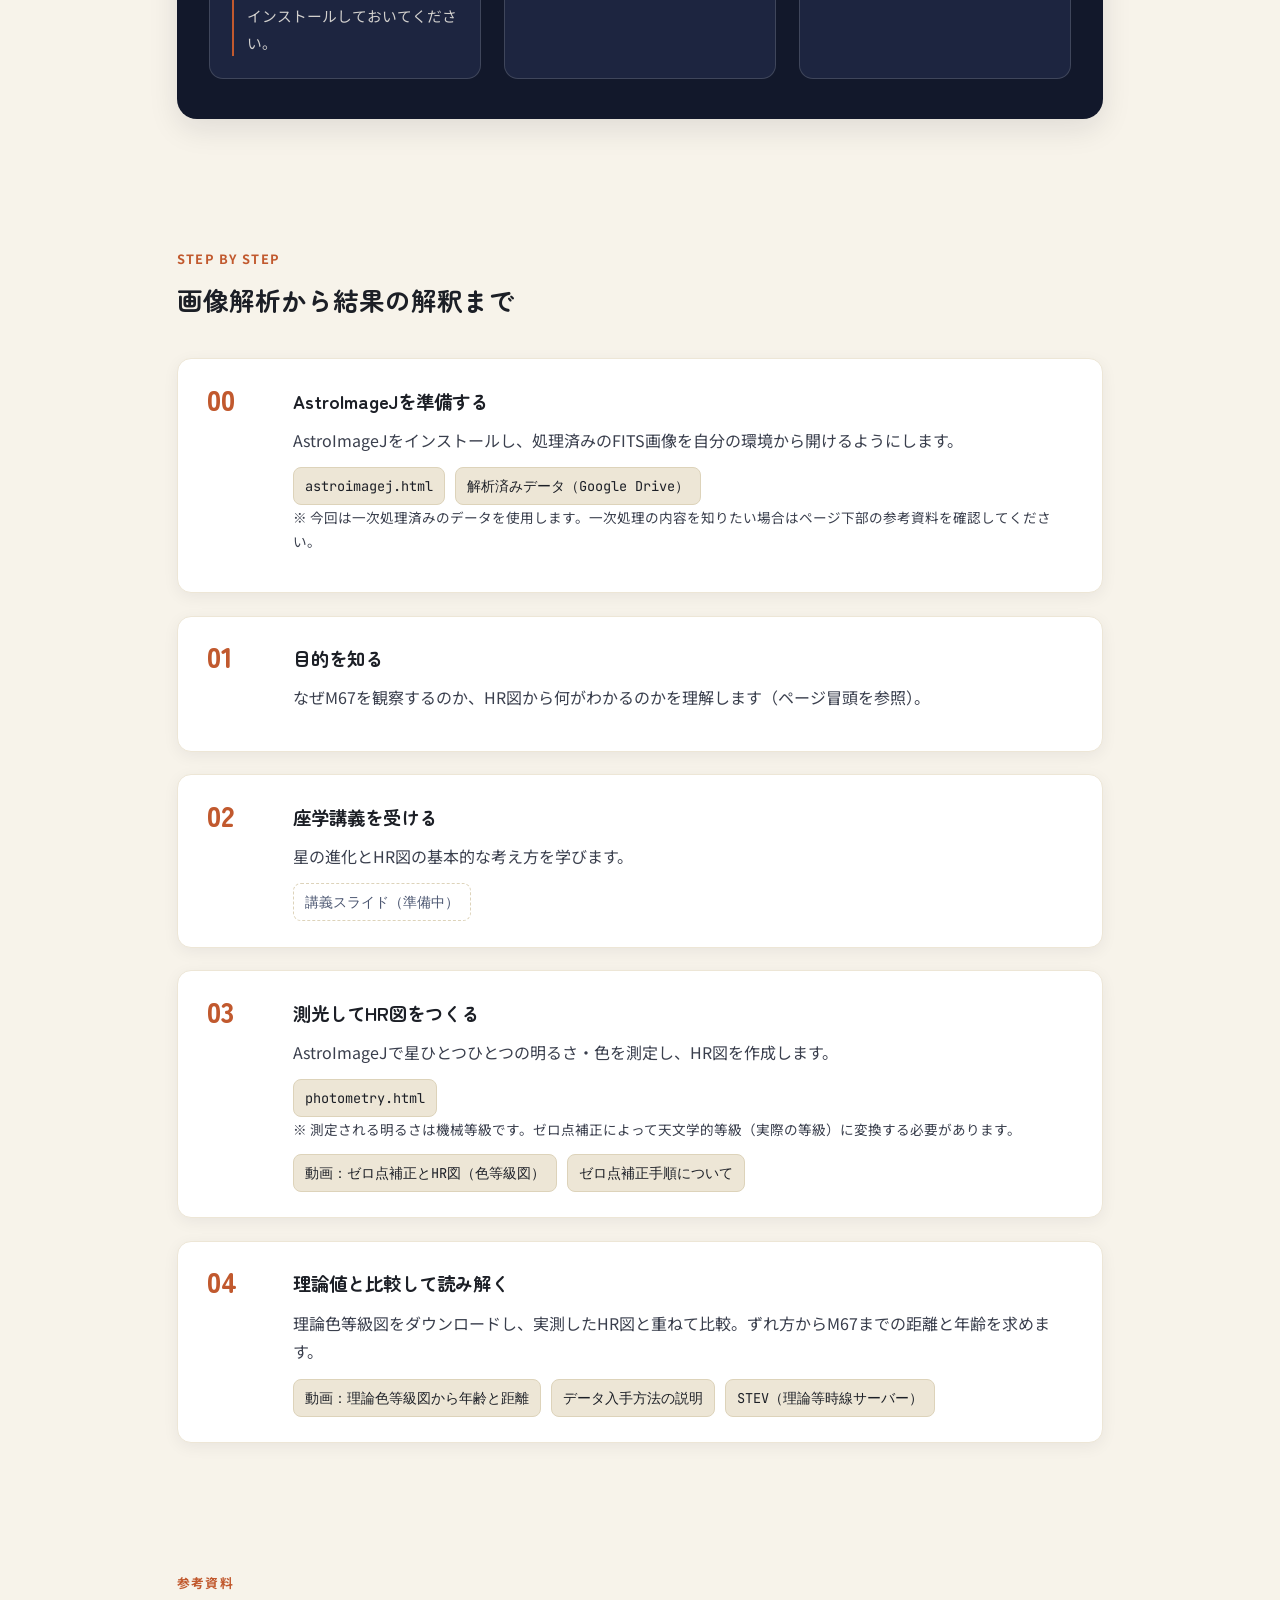
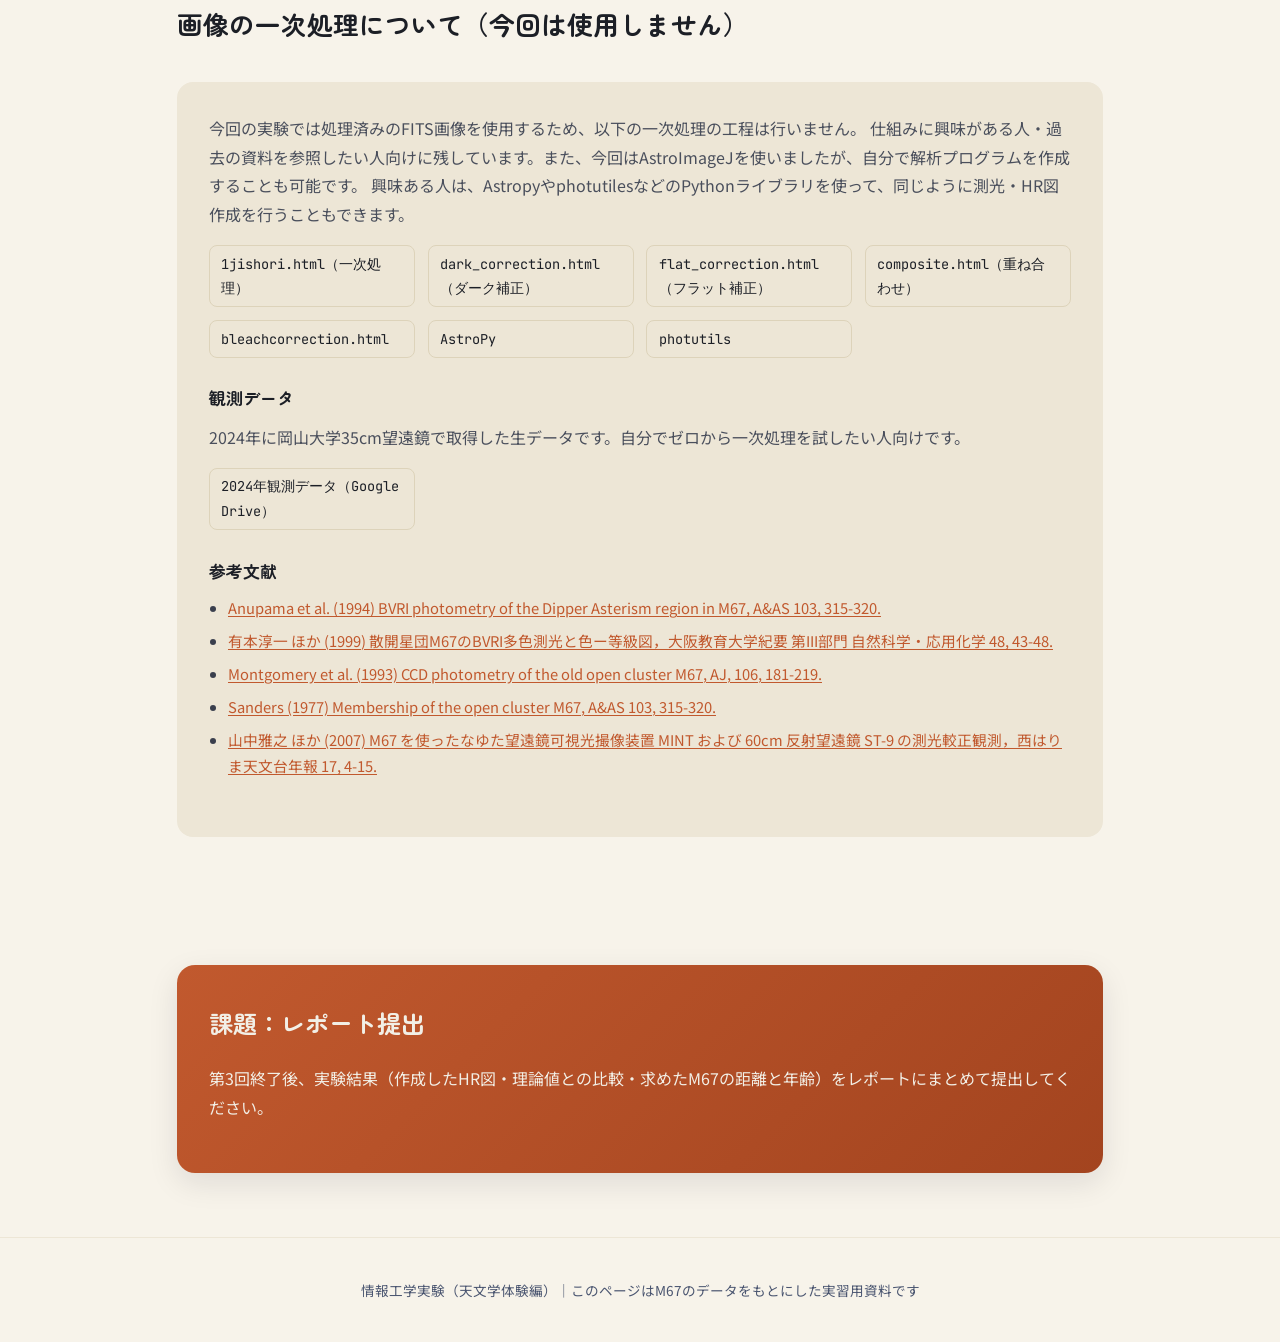
==== commit d926bed7: "すべてのhtmlで余計なCSSの削除。トップに戻るを追加" ====
--- a/index.html
+++ b/index.html
@@ -172,8 +172,6 @@
       <a class="file-link" href="flat_correction.html">flat_correction.html（フラット補正）</a>
       <a class="file-link" href="composite.html">composite.html（重ね合わせ）</a>
       <a class="file-link" href="bleachcorrection.html">bleachcorrection.html</a>
-      <a class="file-link" href="天文学入門2024.html">天文学入門2024.html</a>
-      <a class="file-link" href="天文学入門2024データ.html">天文学入門2024データ.html</a>
       <a class="file-link" href="https://www.astropy.org/">AstroPy</a>
       <a class="file-link" href="https://photutils.readthedocs.io/en/stable/">photutils</a>
     </div>
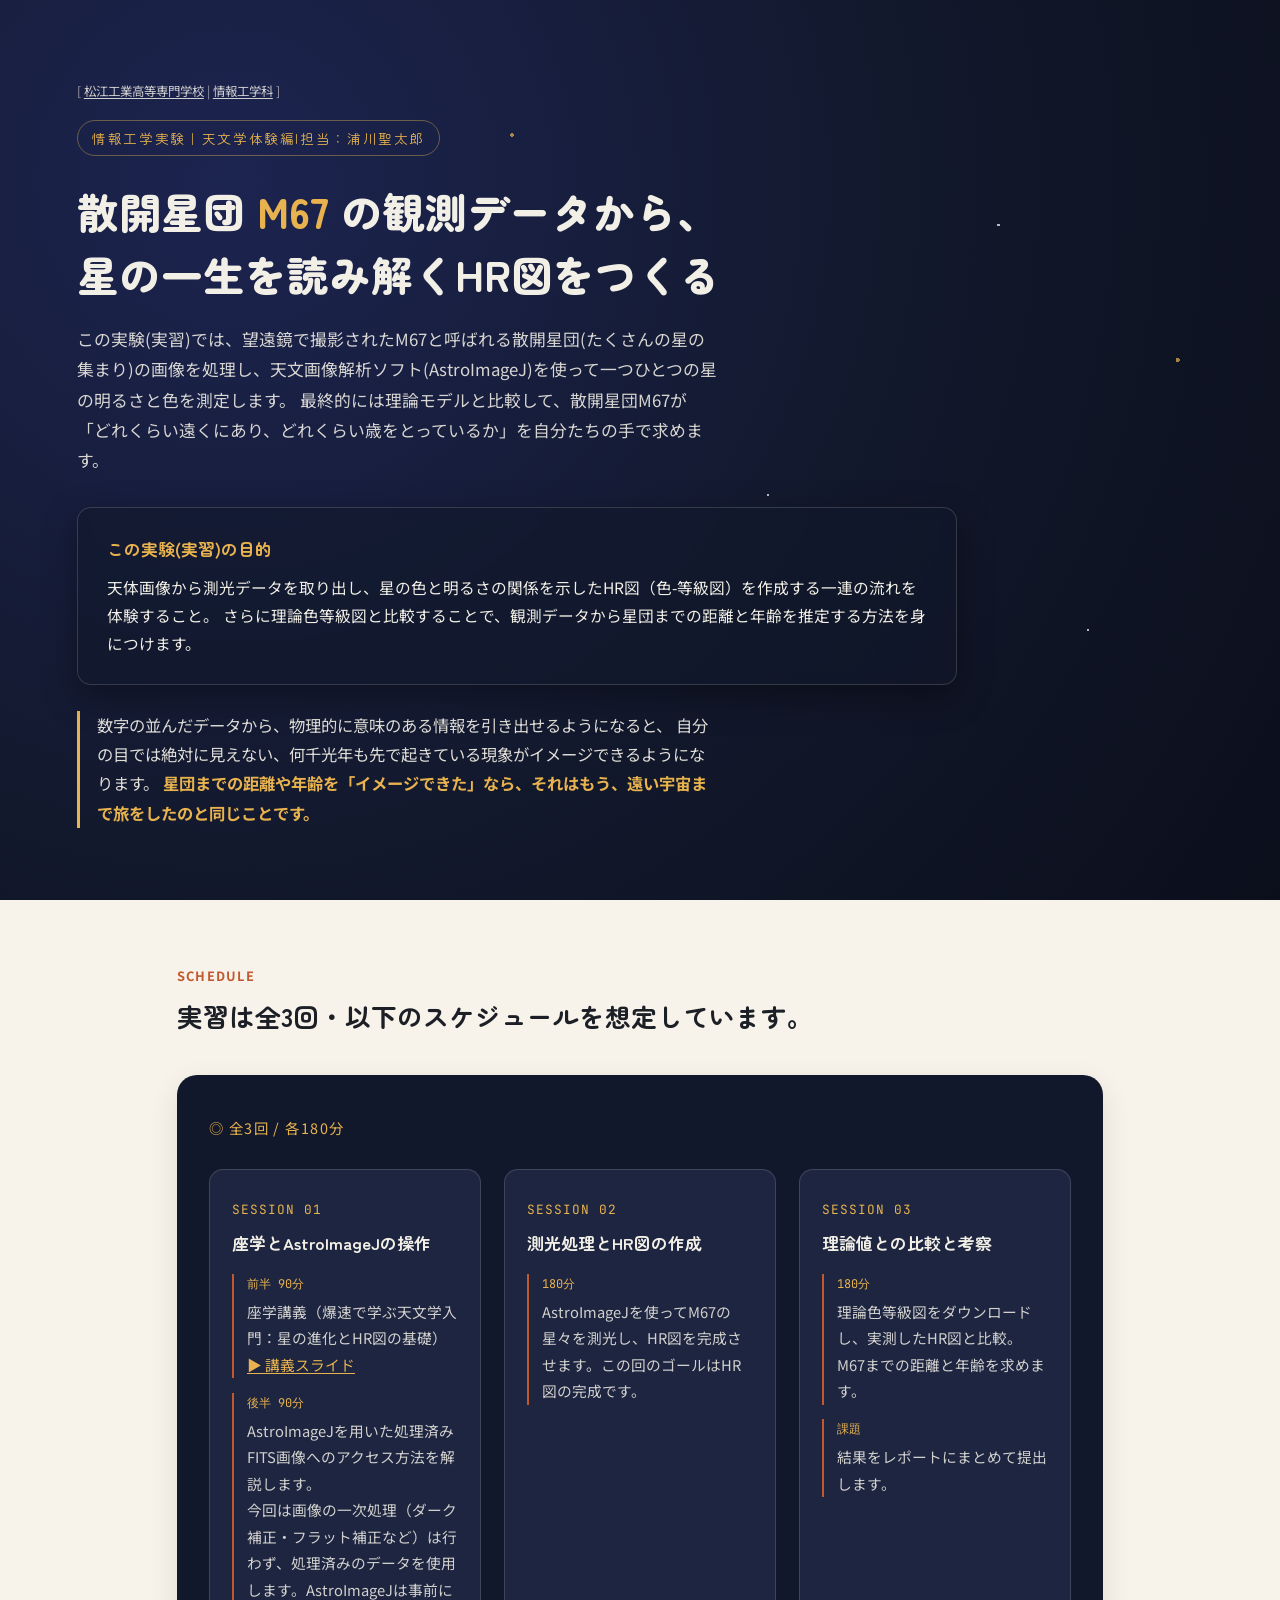
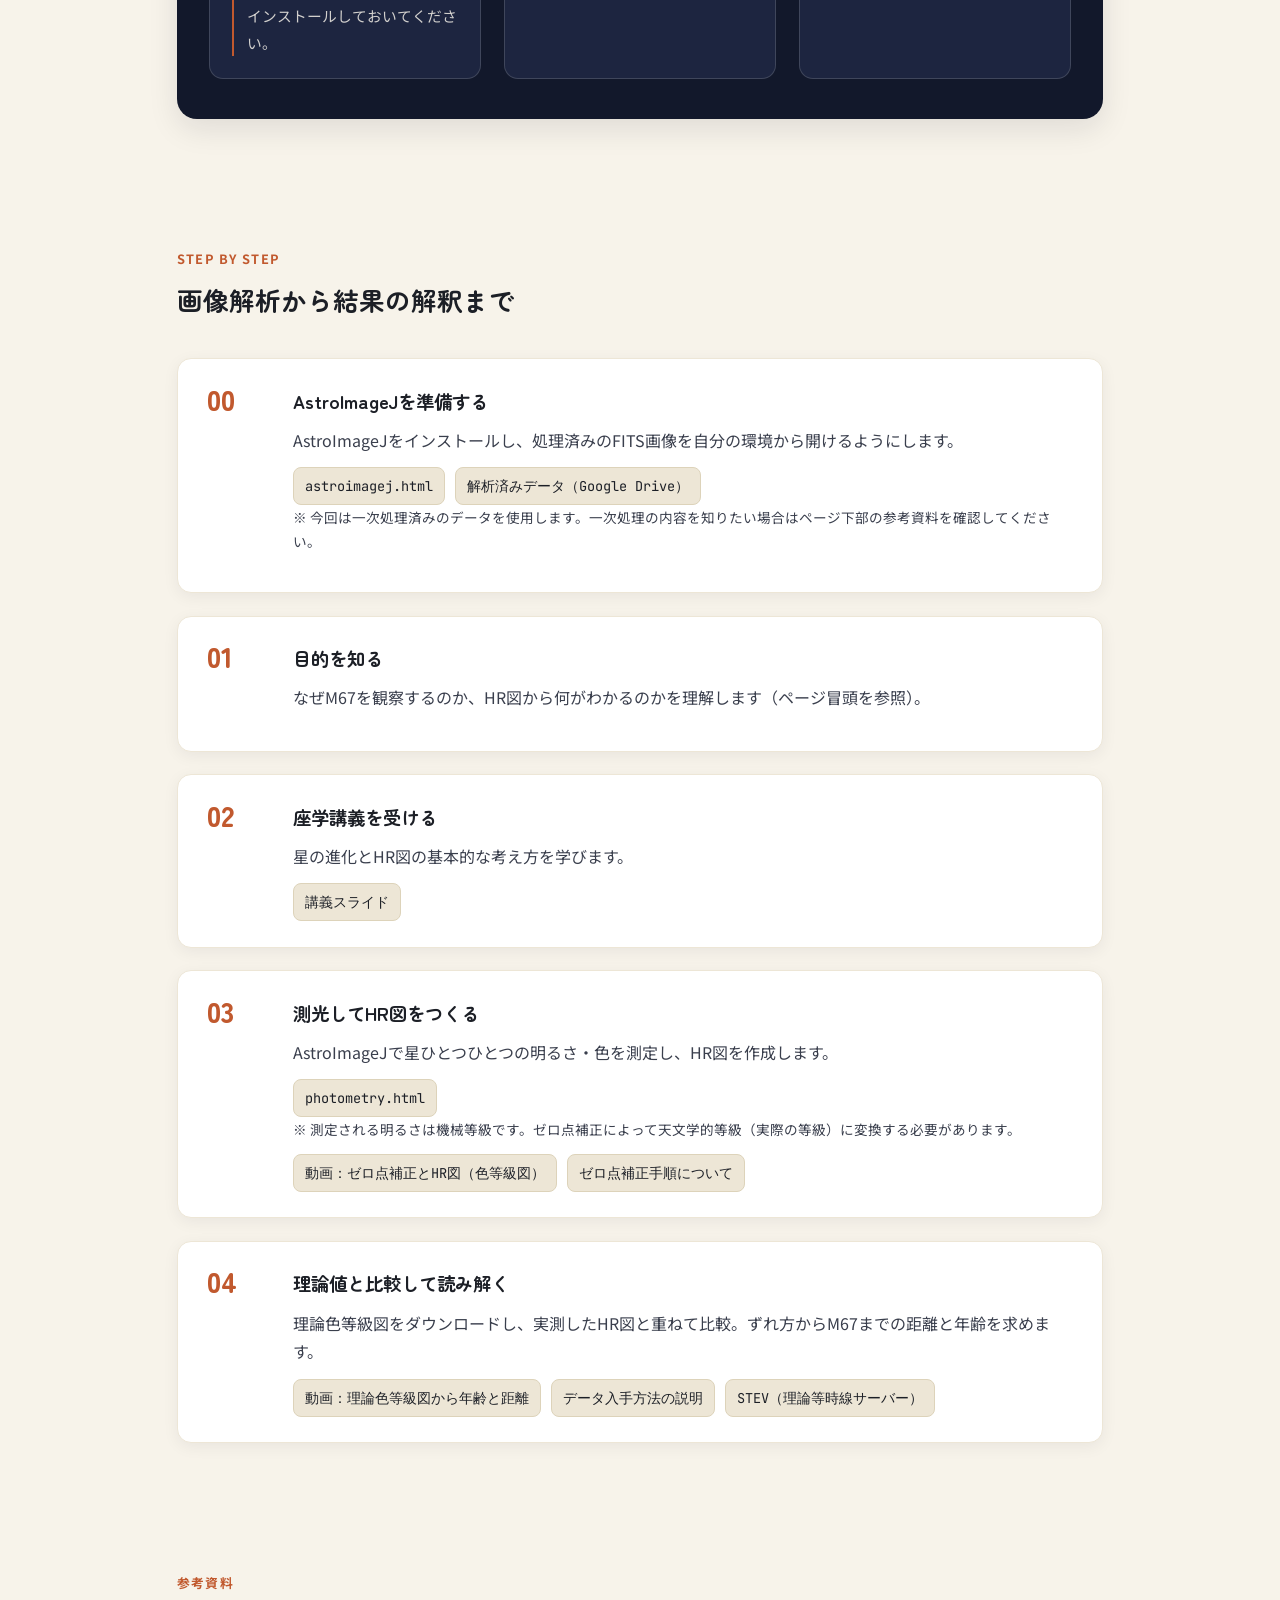
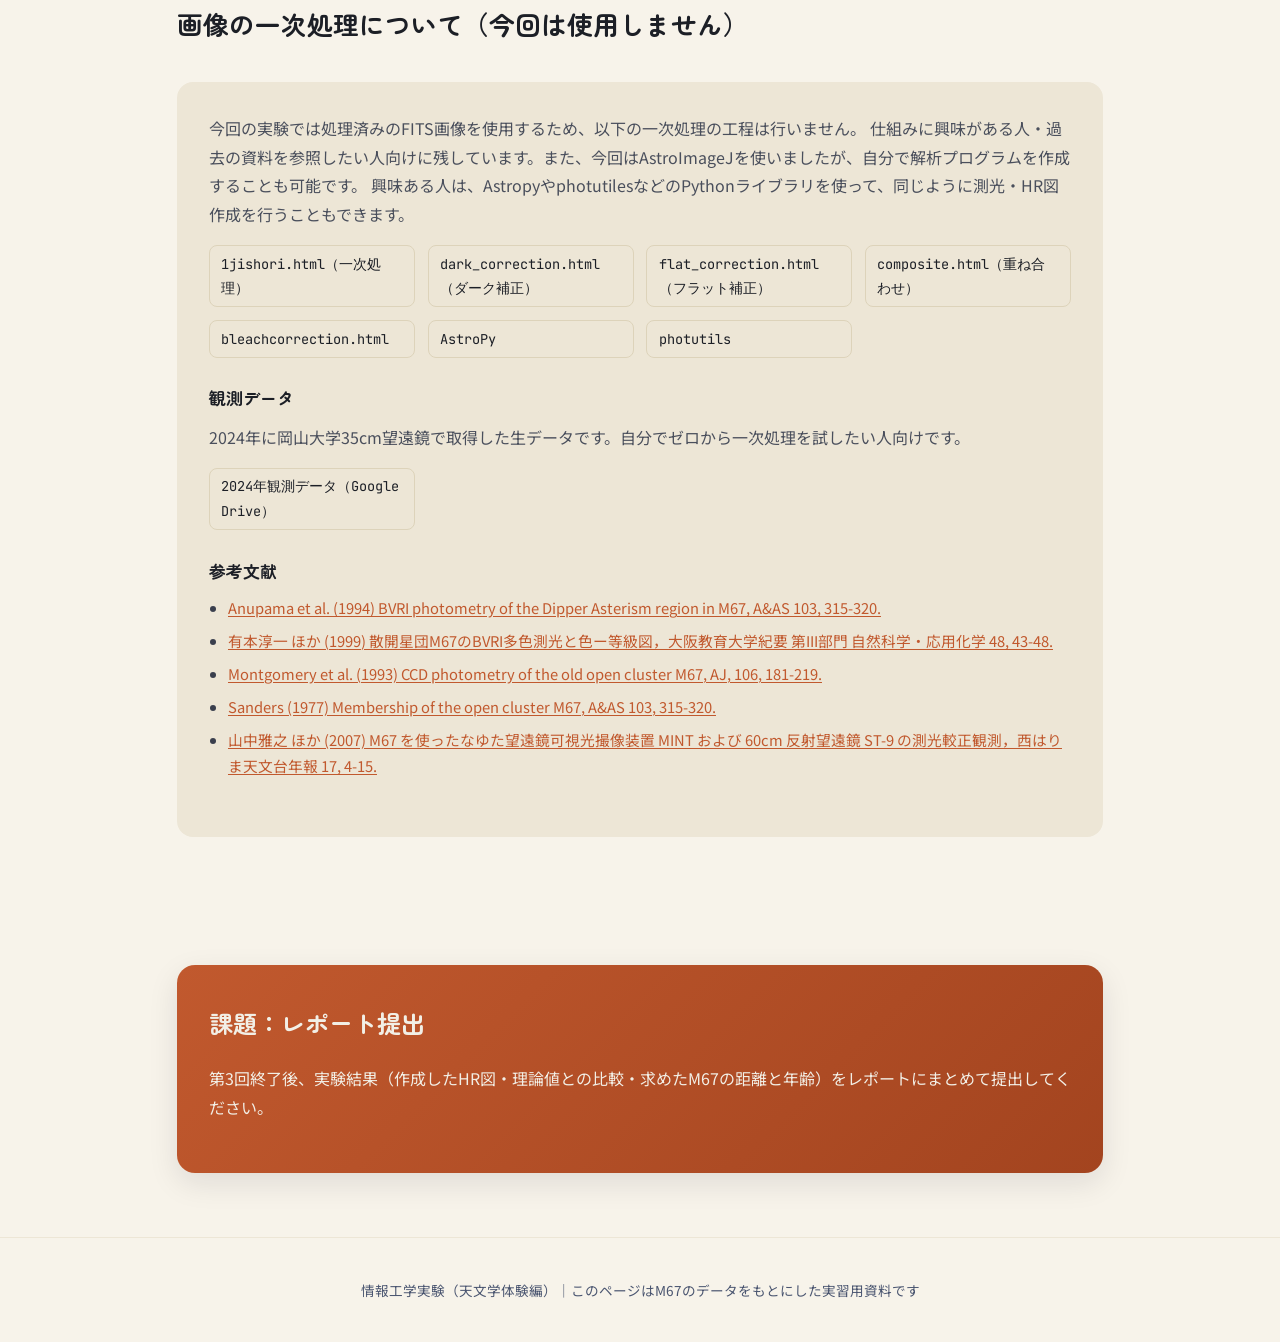
==== commit 8dd2e1cf: "講義資料をアップ" ====
--- a/index.html
+++ b/index.html
@@ -52,7 +52,7 @@
         <div class="block">
           <span class="time">前半 90分</span>
           <p>座学講義（爆速で学ぶ天文学入門：星の進化とHR図の基礎）<br>
-            <a href="#">▶ 講義スライド（準備中）</a>
+            <a href="情報工学実験座学.pdf">▶ 講義スライド</a>
           </p>
         </div>
         <div class="block">
@@ -119,7 +119,7 @@
         <h3>座学講義を受ける</h3>
         <p>星の進化とHR図の基本的な考え方を学びます。</p>
         <div class="links">
-          <a class="file-link pending" href="#">講義スライド（準備中）</a>
+          <a class="file-link" href="情報工学実験座学.pdf">講義スライド</a>
         </div>
       </div>
     </div>
@@ -135,7 +135,7 @@
         <p class="note">※ 測定される明るさは機械等級です。ゼロ点補正によって天文学的等級（実際の等級）に変換する必要があります。</p>
         <div class="links">
           <a class="file-link" href="https://drive.google.com/file/d/1WxVfcdld0h6C4tFndNUUSDD0cyVh8X9f/view?usp=sharing">動画：ゼロ点補正とHR図（色等級図）</a>
-          <a class="file-link" href="https://drive.google.com/file/d/1J0w8KcxEnvuBVKE2skVkxCioMwpYrQVa/view?usp=sharing">ゼロ点補正手順について</a>
+          <a class="file-link" href="zero-calc.pdf">ゼロ点補正手順について</a>
         </div>
       </div>
     </div>
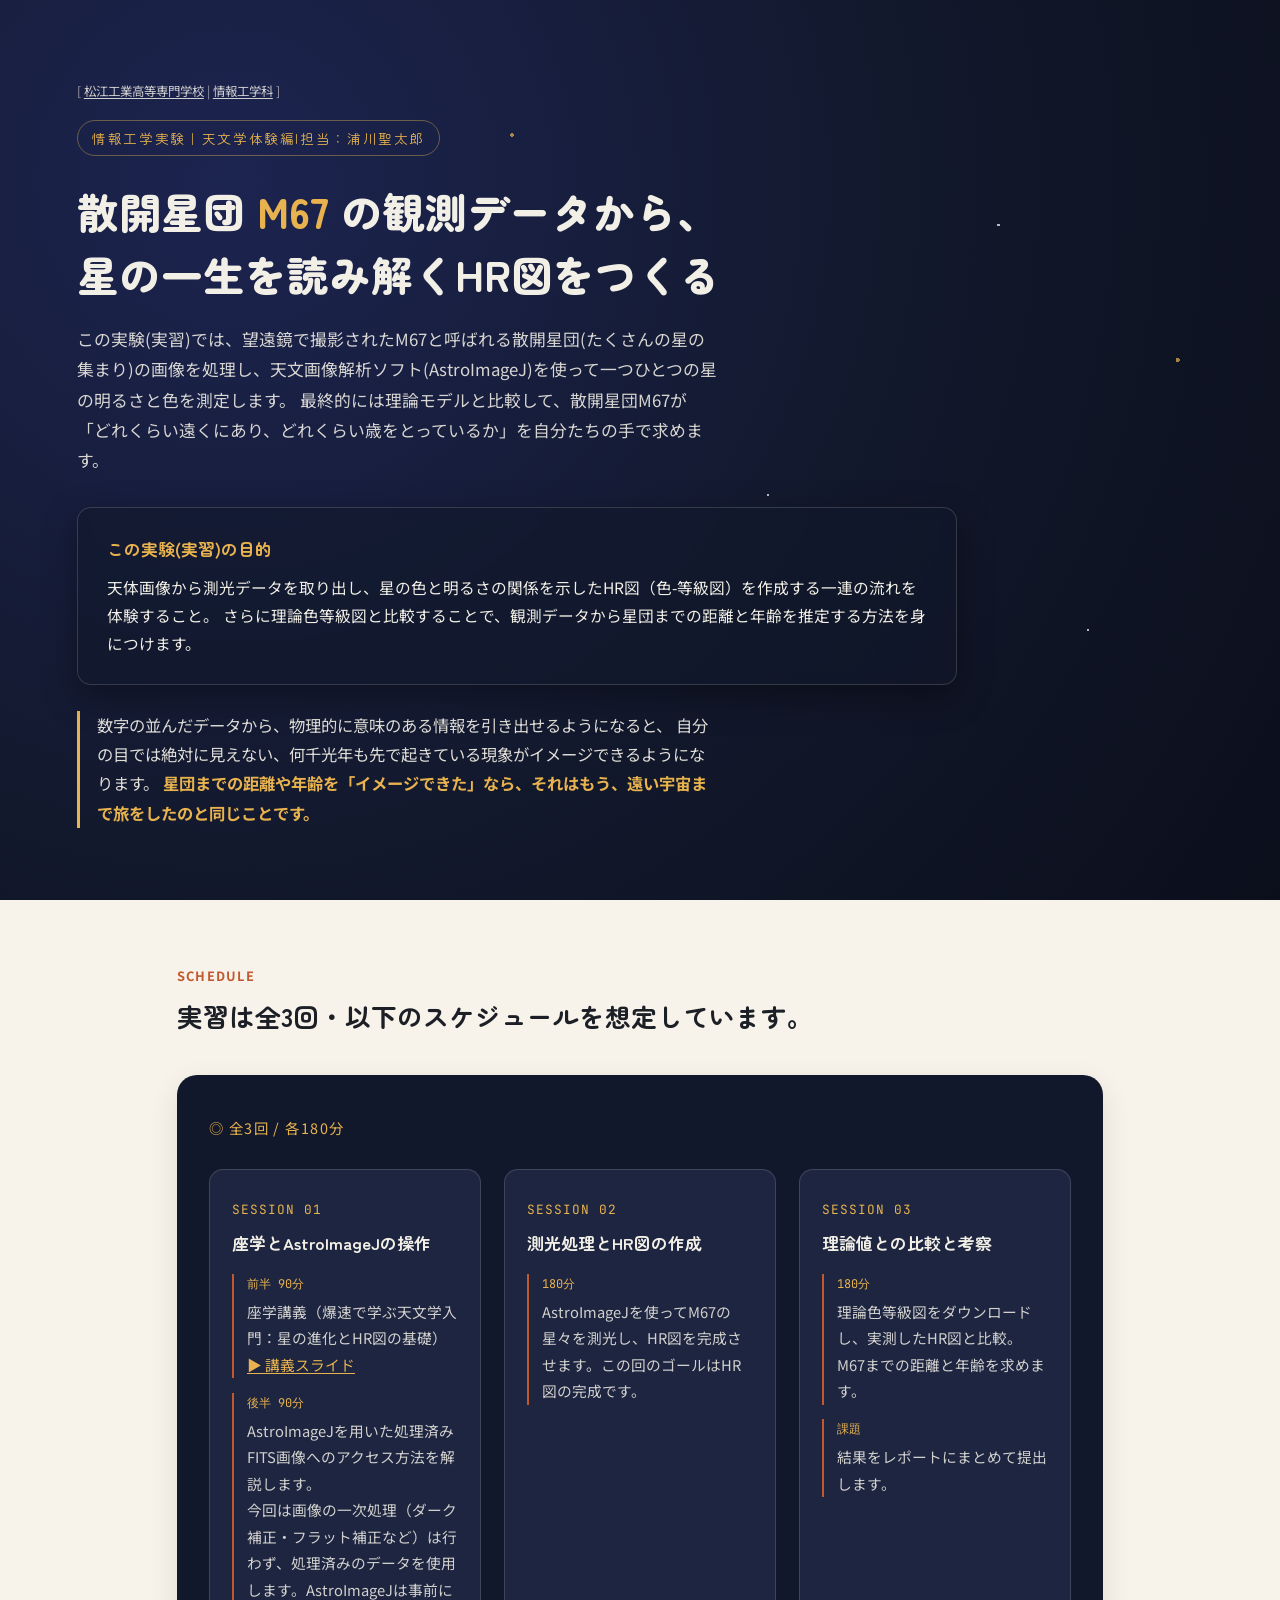
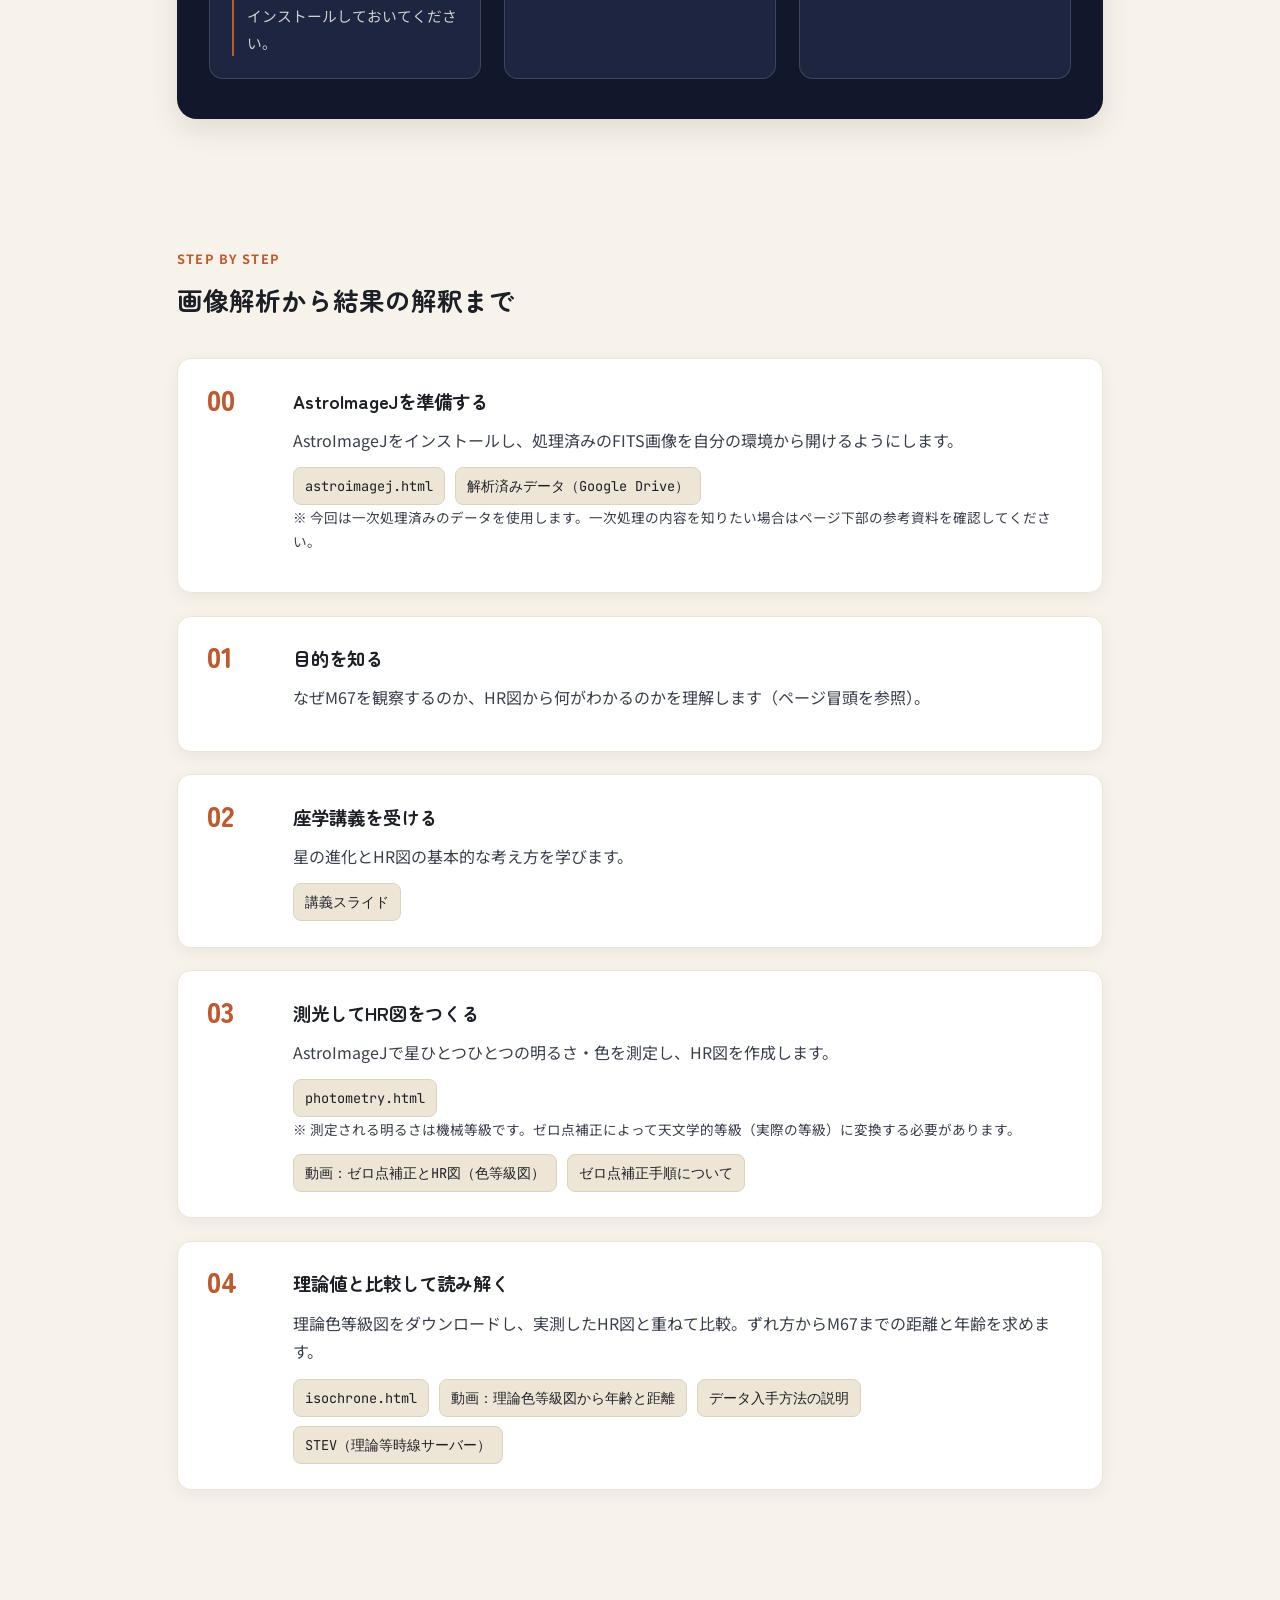
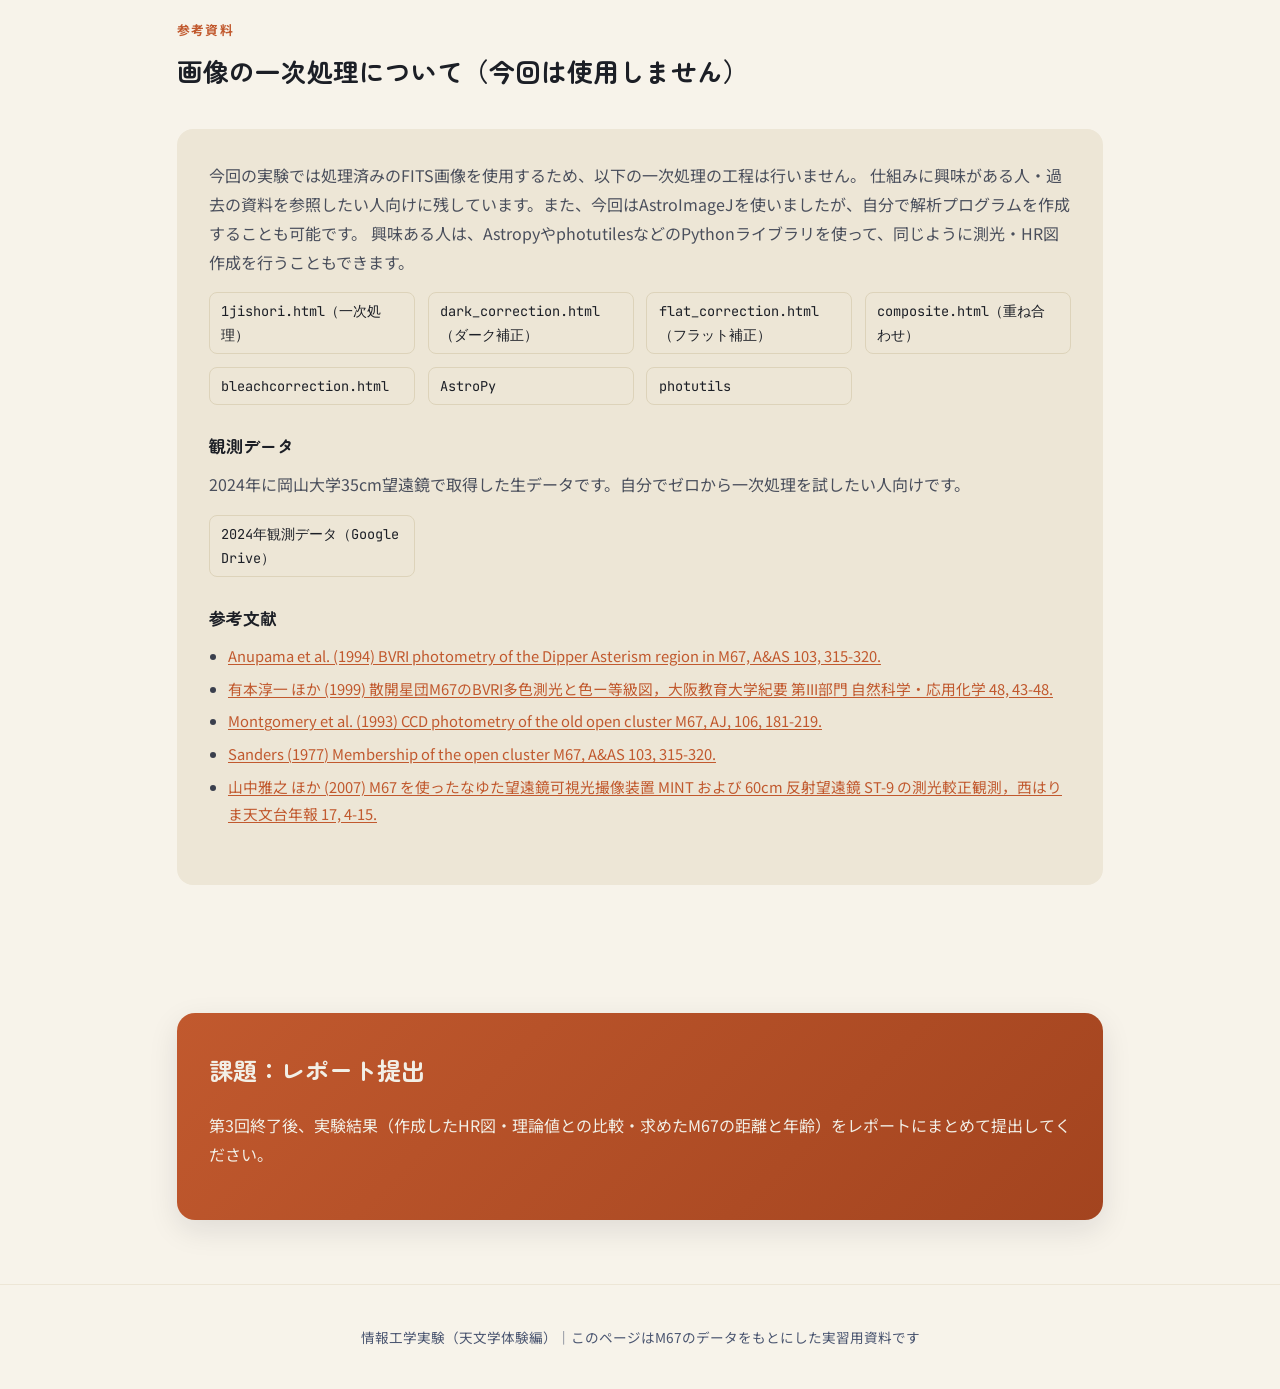
==== commit 120f6235: "理論値と比較して読み解く解説ページ(isochrone.html)を追加 Co-Authored-By: Claude Opus 5.5 <noreply@anthropic.com>" ====
--- a/index.html
+++ b/index.html
@@ -146,6 +146,7 @@
         <h3>理論値と比較して読み解く</h3>
         <p>理論色等級図をダウンロードし、実測したHR図と重ねて比較。ずれ方からM67までの距離と年齢を求めます。</p>
         <div class="links">
+          <a class="file-link" href="isochrone.html">isochrone.html</a>
           <a class="file-link" href="https://drive.google.com/file/d/1tcLV_XxAxtxl3AEP9az-7b0sZPP2dC0C/view?usp=sharing">動画：理論色等級図から年齢と距離</a>
           <a class="file-link" href="https://drive.google.com/file/d/1WeIs3uXM2PlCrHsZFr_KD0UzsuVSjaSQ/view?usp=sharing">データ入手方法の説明</a>
           <a class="file-link" href="http://stev.oapd.inaf.it/cgi-bin/cmd">STEV（理論等時線サーバー）</a>
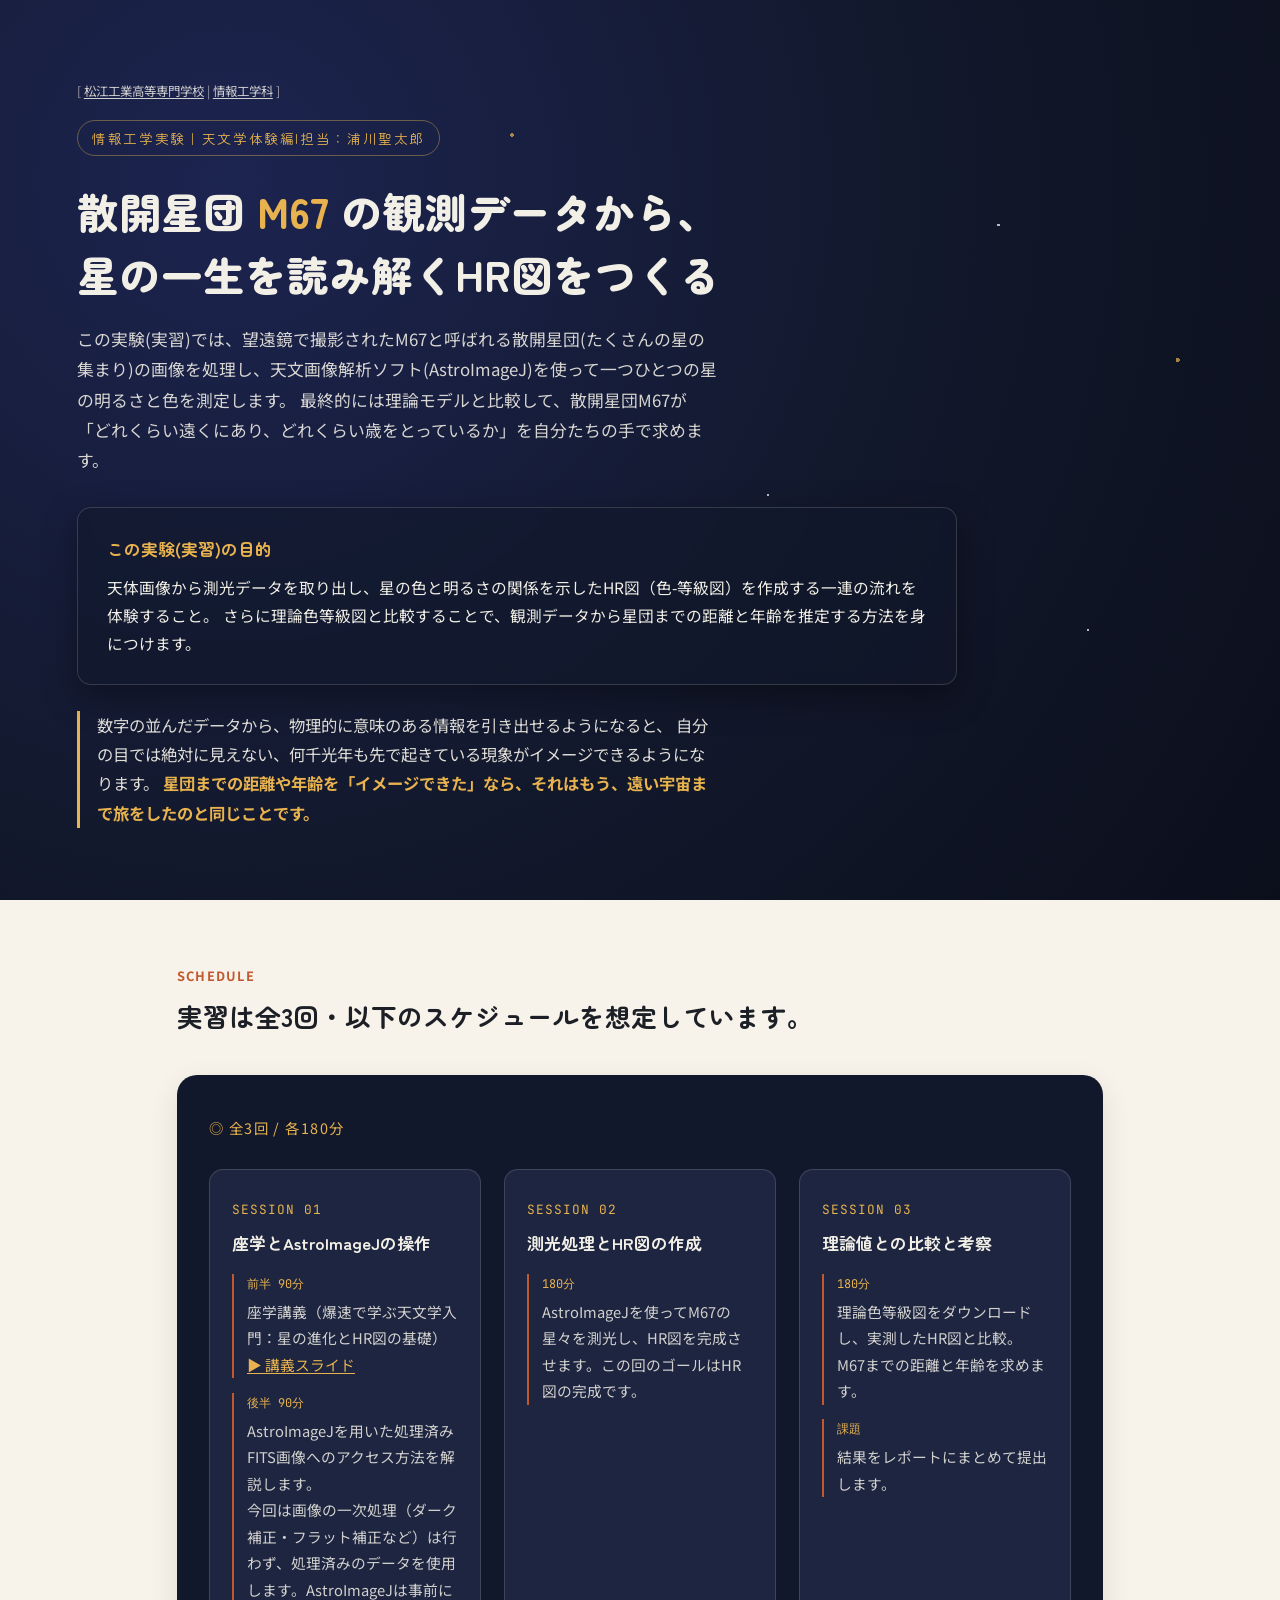
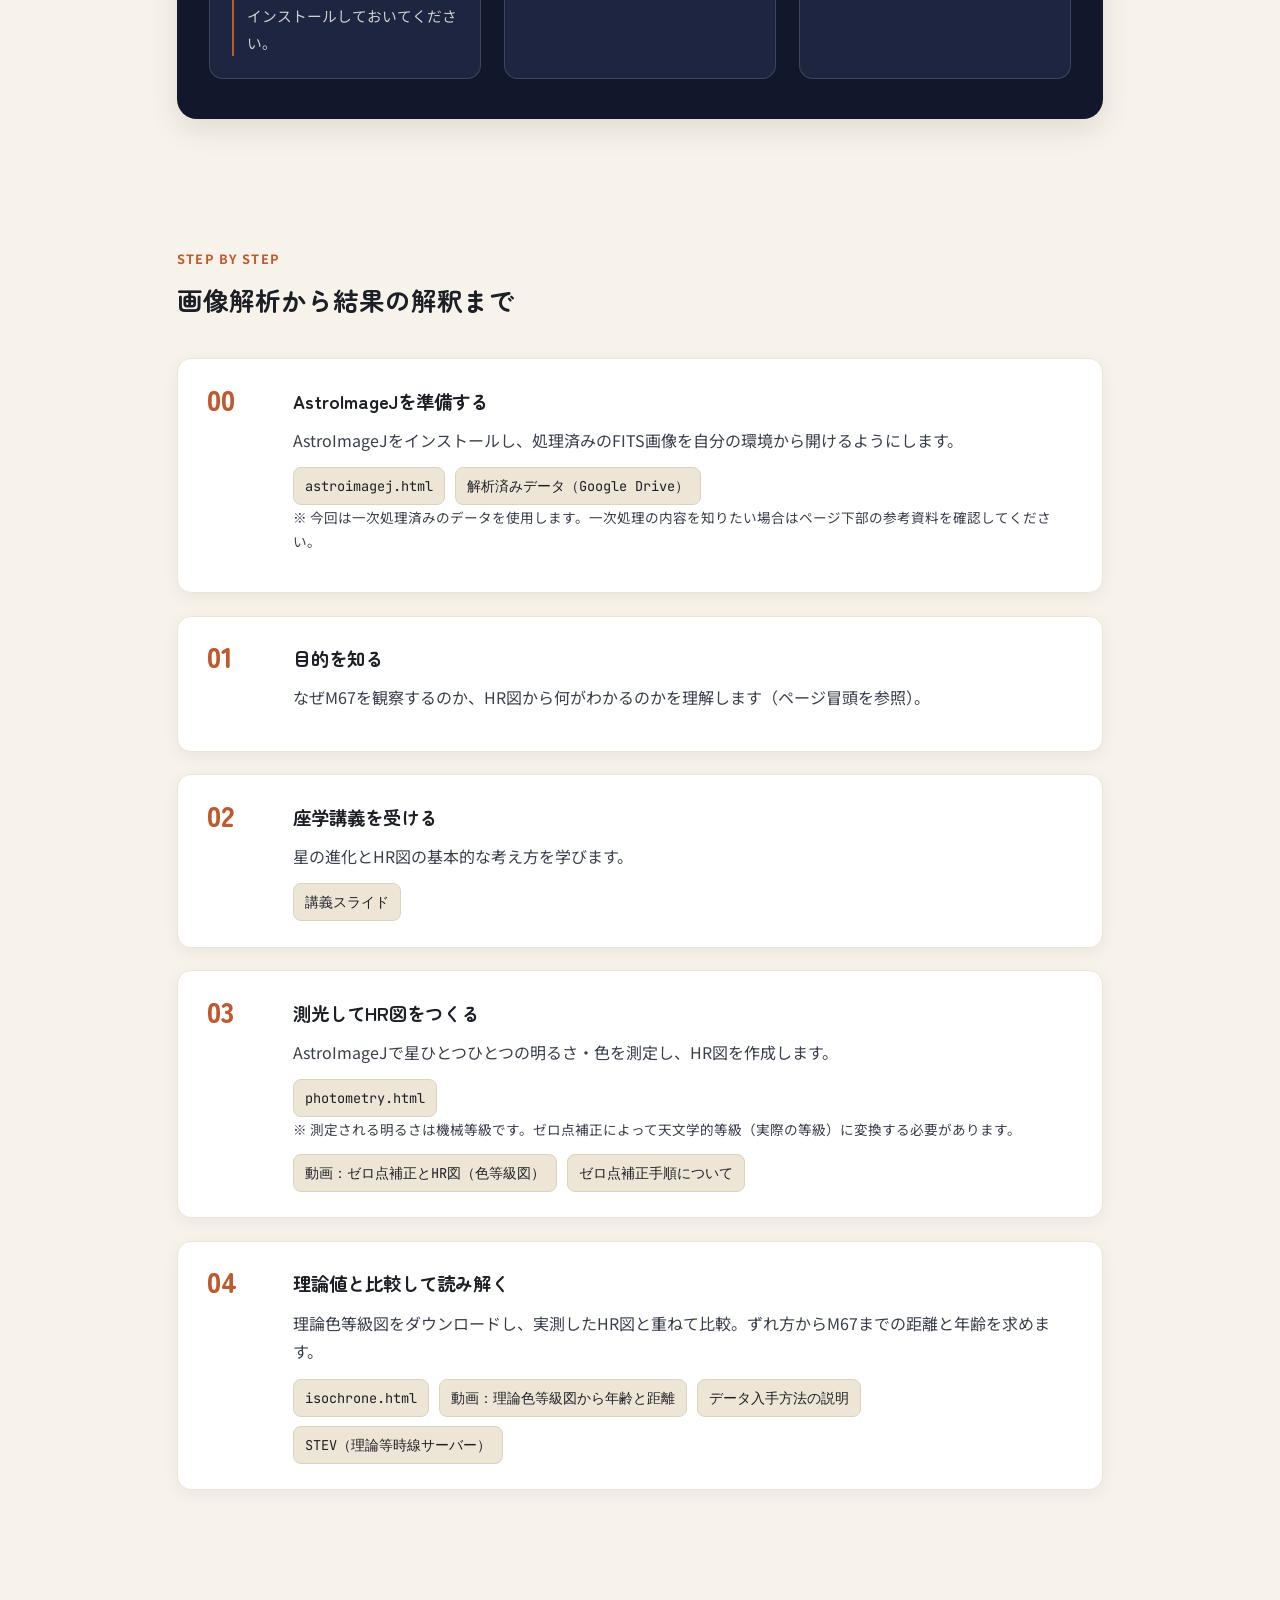
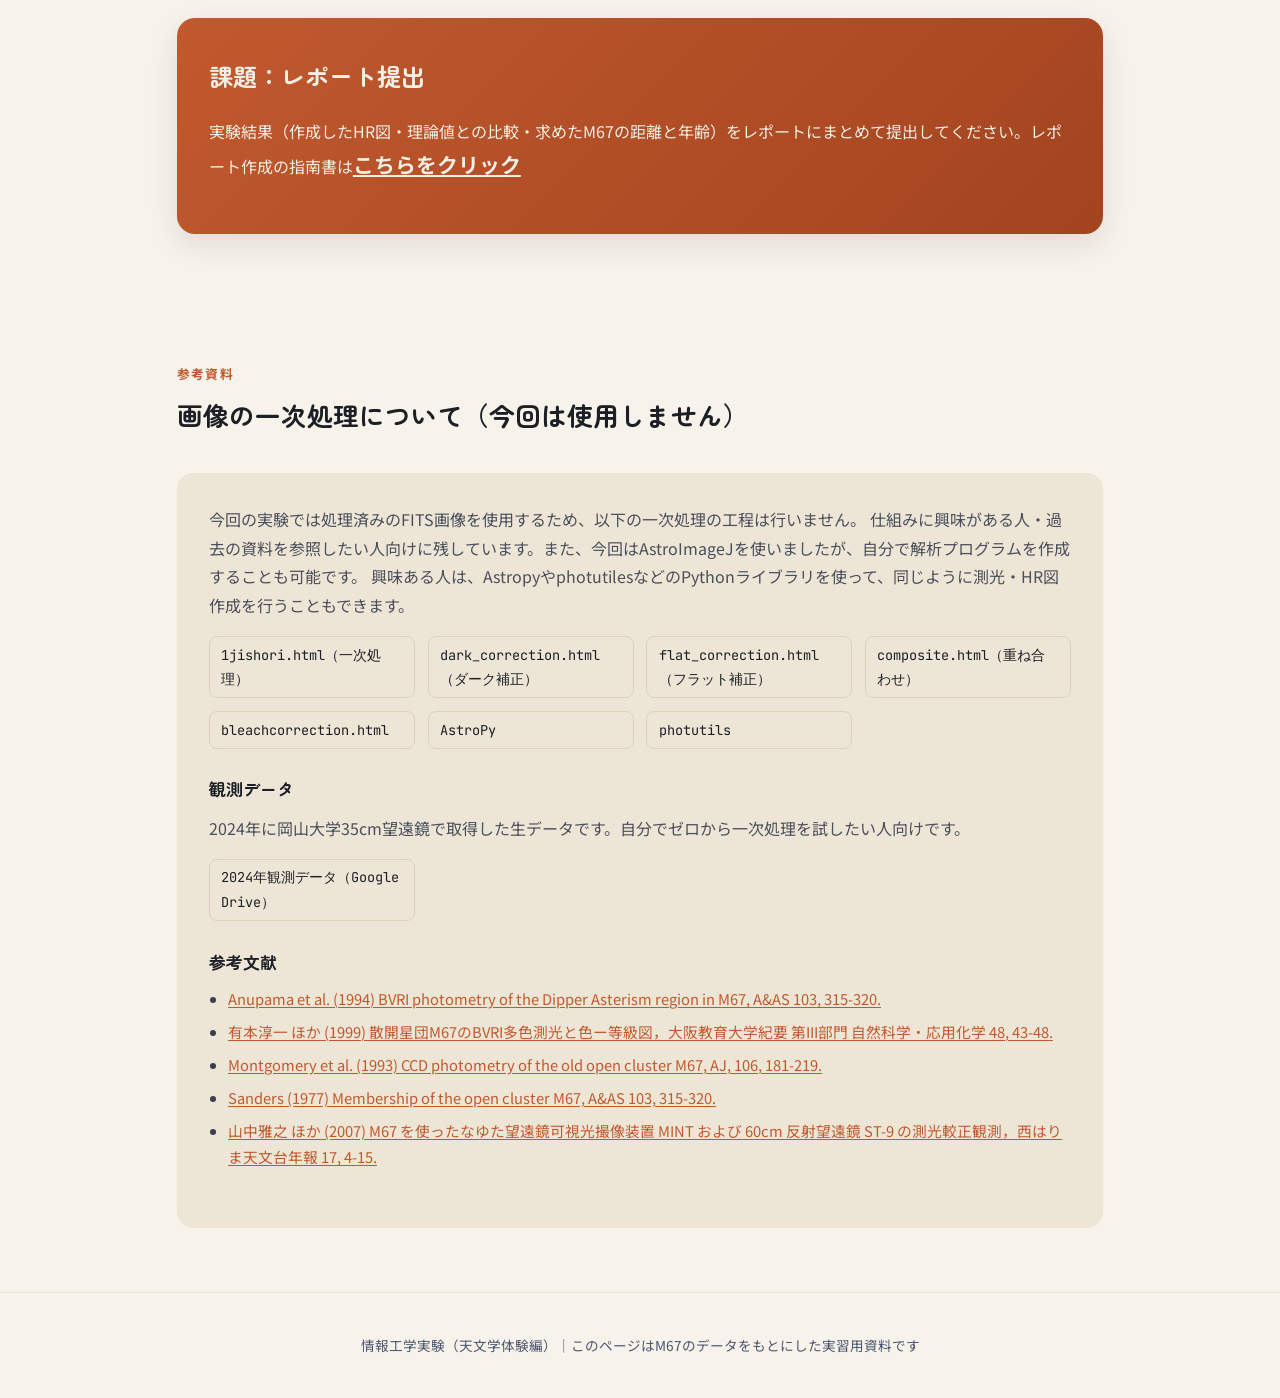
==== commit e30e87a0: "トップページのレポート提出欄を参考資料の上へ移動し、レポート指南書へのリンクを追加 Co-Authored-By: Claude Opus 5.5 <noreply@anthropic.com>" ====
--- a/index.html
+++ b/index.html
@@ -156,6 +156,13 @@
   </div>
 </section>
 
+<section id="report">
+  <div class="report">
+    <h2>課題：レポート提出</h2>
+    <p>実験結果（作成したHR図・理論値との比較・求めたM67の距離と年齢）をレポートにまとめて提出してください。レポート作成の指南書は<a href="情報工学実験レポート指南前半組.pdf">こちらをクリック</a></p>
+  </div>
+</section>
+
 <section id="appendix">
   <div class="section-head">
     <span class="eyebrow-dark">参考資料</span>
@@ -194,13 +201,6 @@
   </div>
 </section>
 
-<section id="report">
-  <div class="report">
-    <h2>課題：レポート提出</h2>
-    <p>第3回終了後、実験結果（作成したHR図・理論値との比較・求めたM67の距離と年齢）をレポートにまとめて提出してください。</p>
-  </div>
-</section>
-
 <footer>
   情報工学実験（天文学体験編）｜このページはM67のデータをもとにした実習用資料です
 </footer>
--- a/style.css
+++ b/style.css
@@ -269,6 +269,7 @@
   box-shadow: var(--shadow-med);
 }
 .report h2{ margin-top:0; }
+.report a{ color: var(--text-light); font-size: 1.3em; font-weight: 700; text-decoration: underline; text-underline-offset: 2px; }
 footer{
   text-align:center;
   padding: 2.5rem 6vw;
